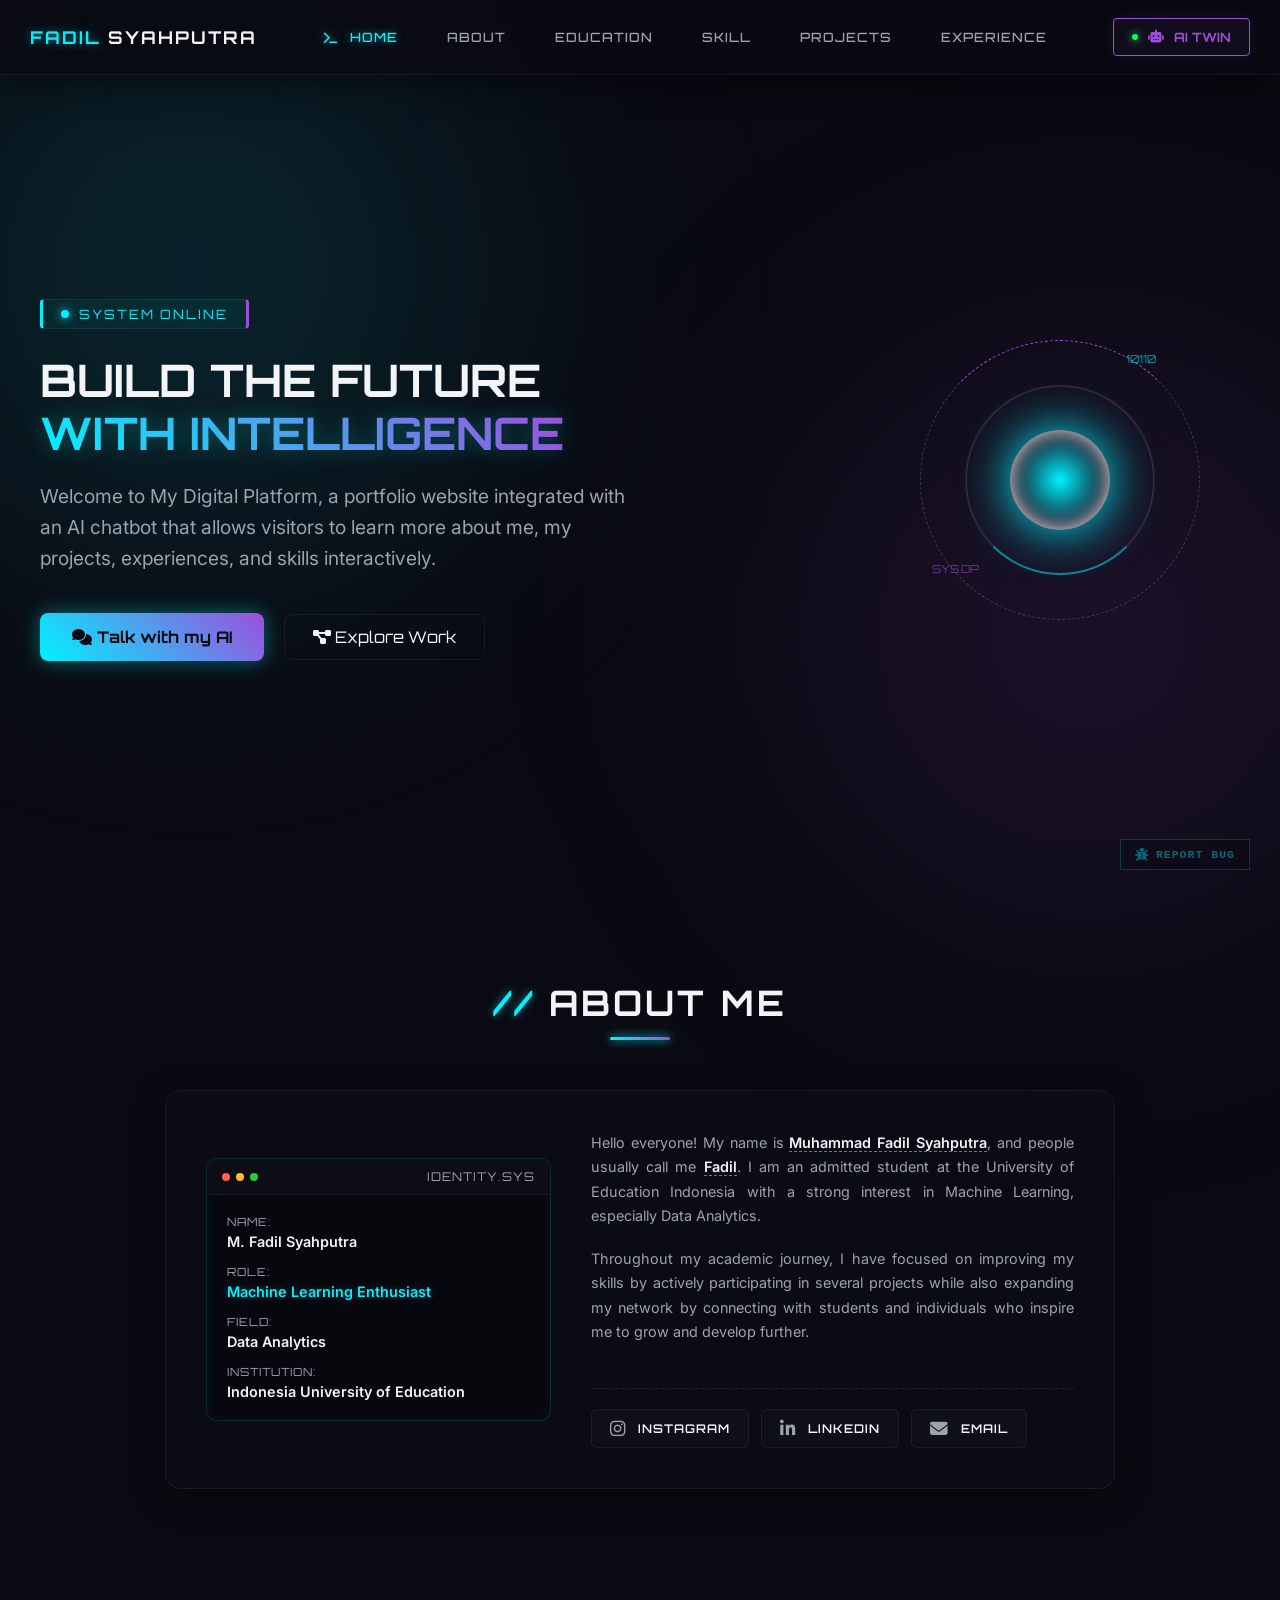
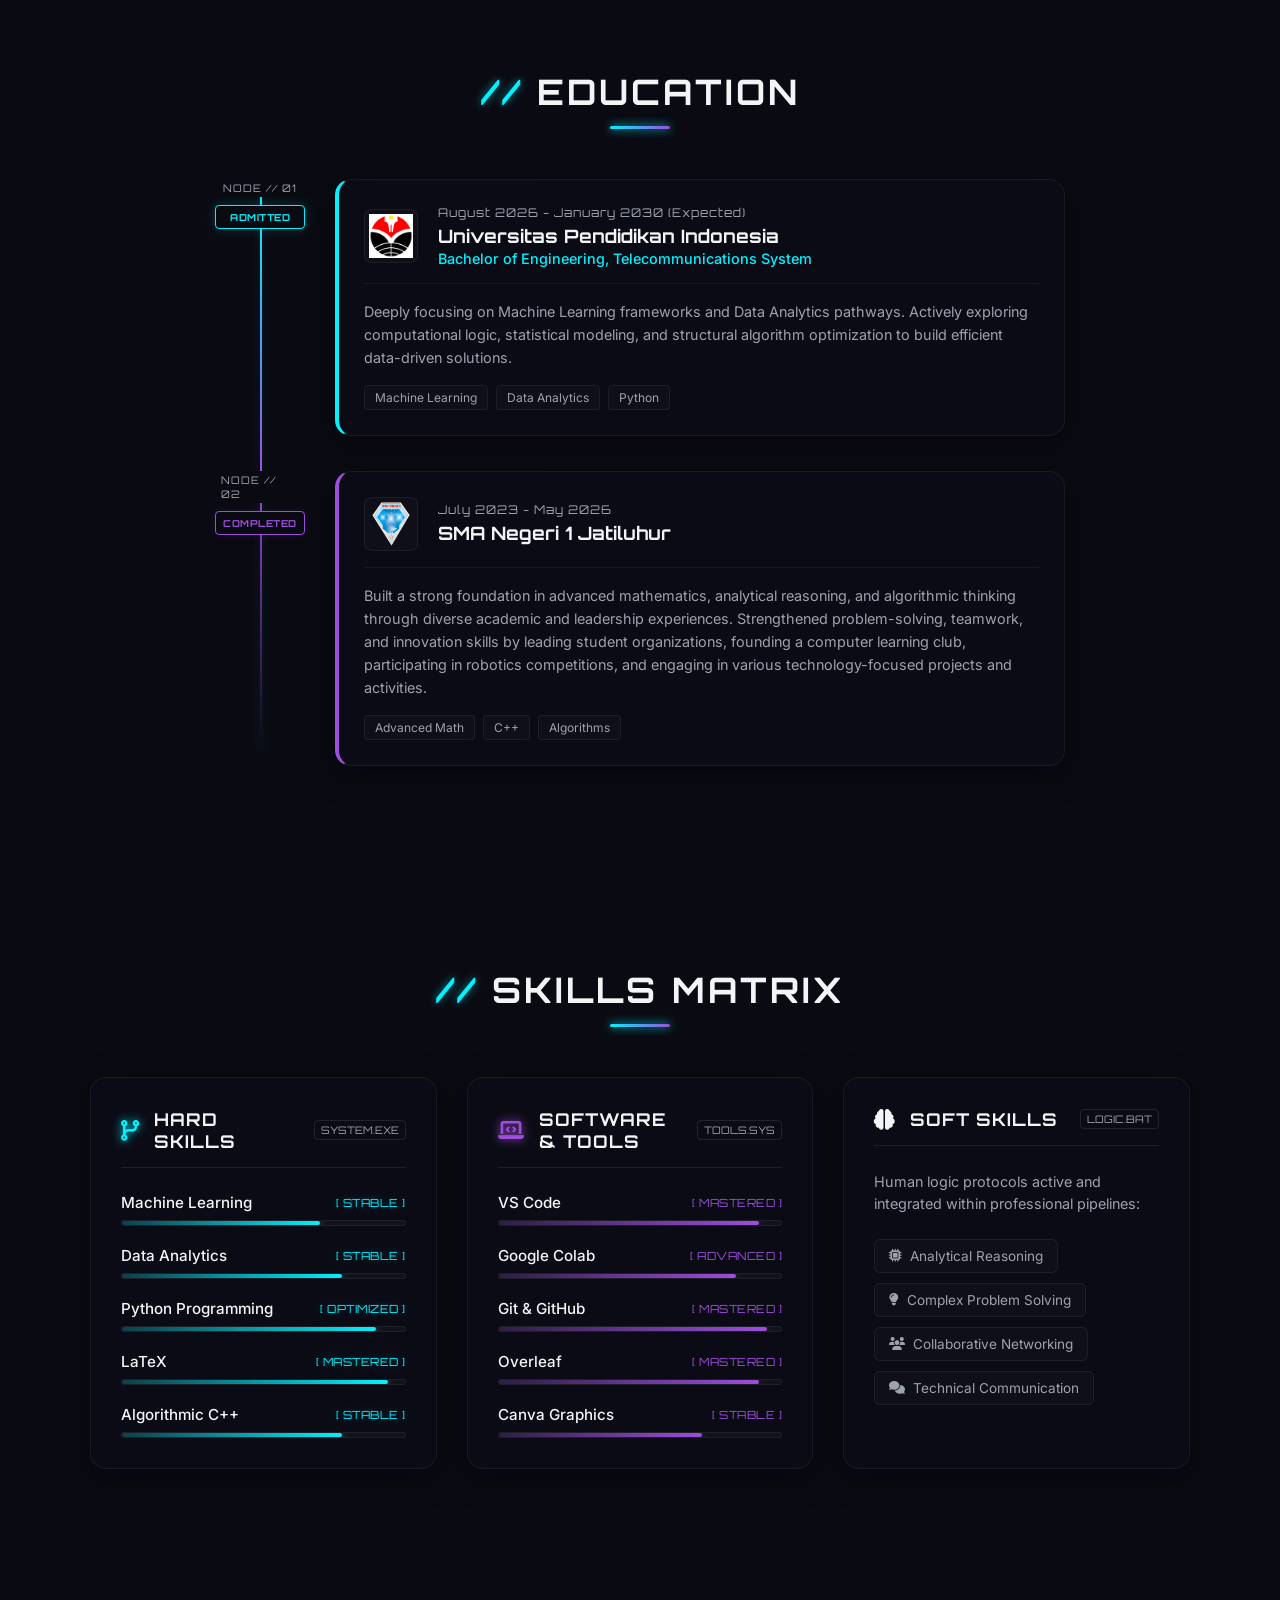
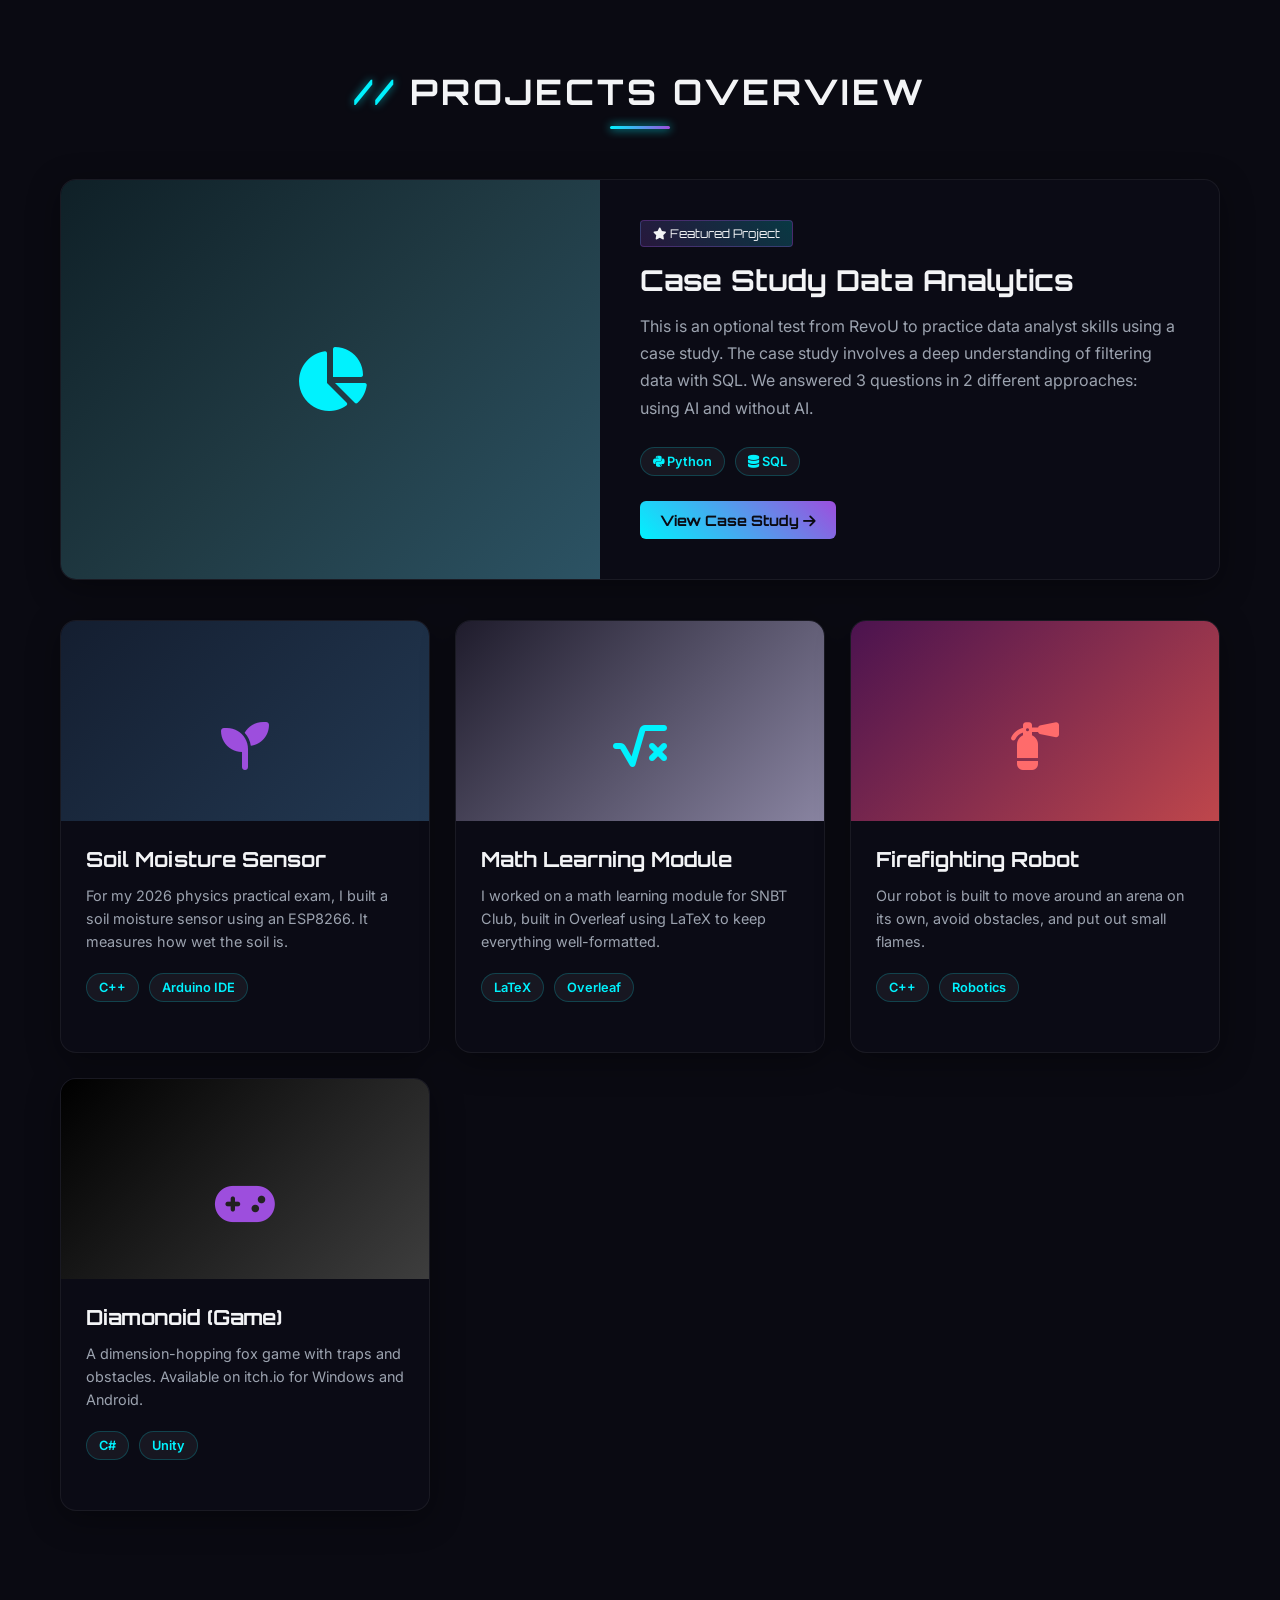
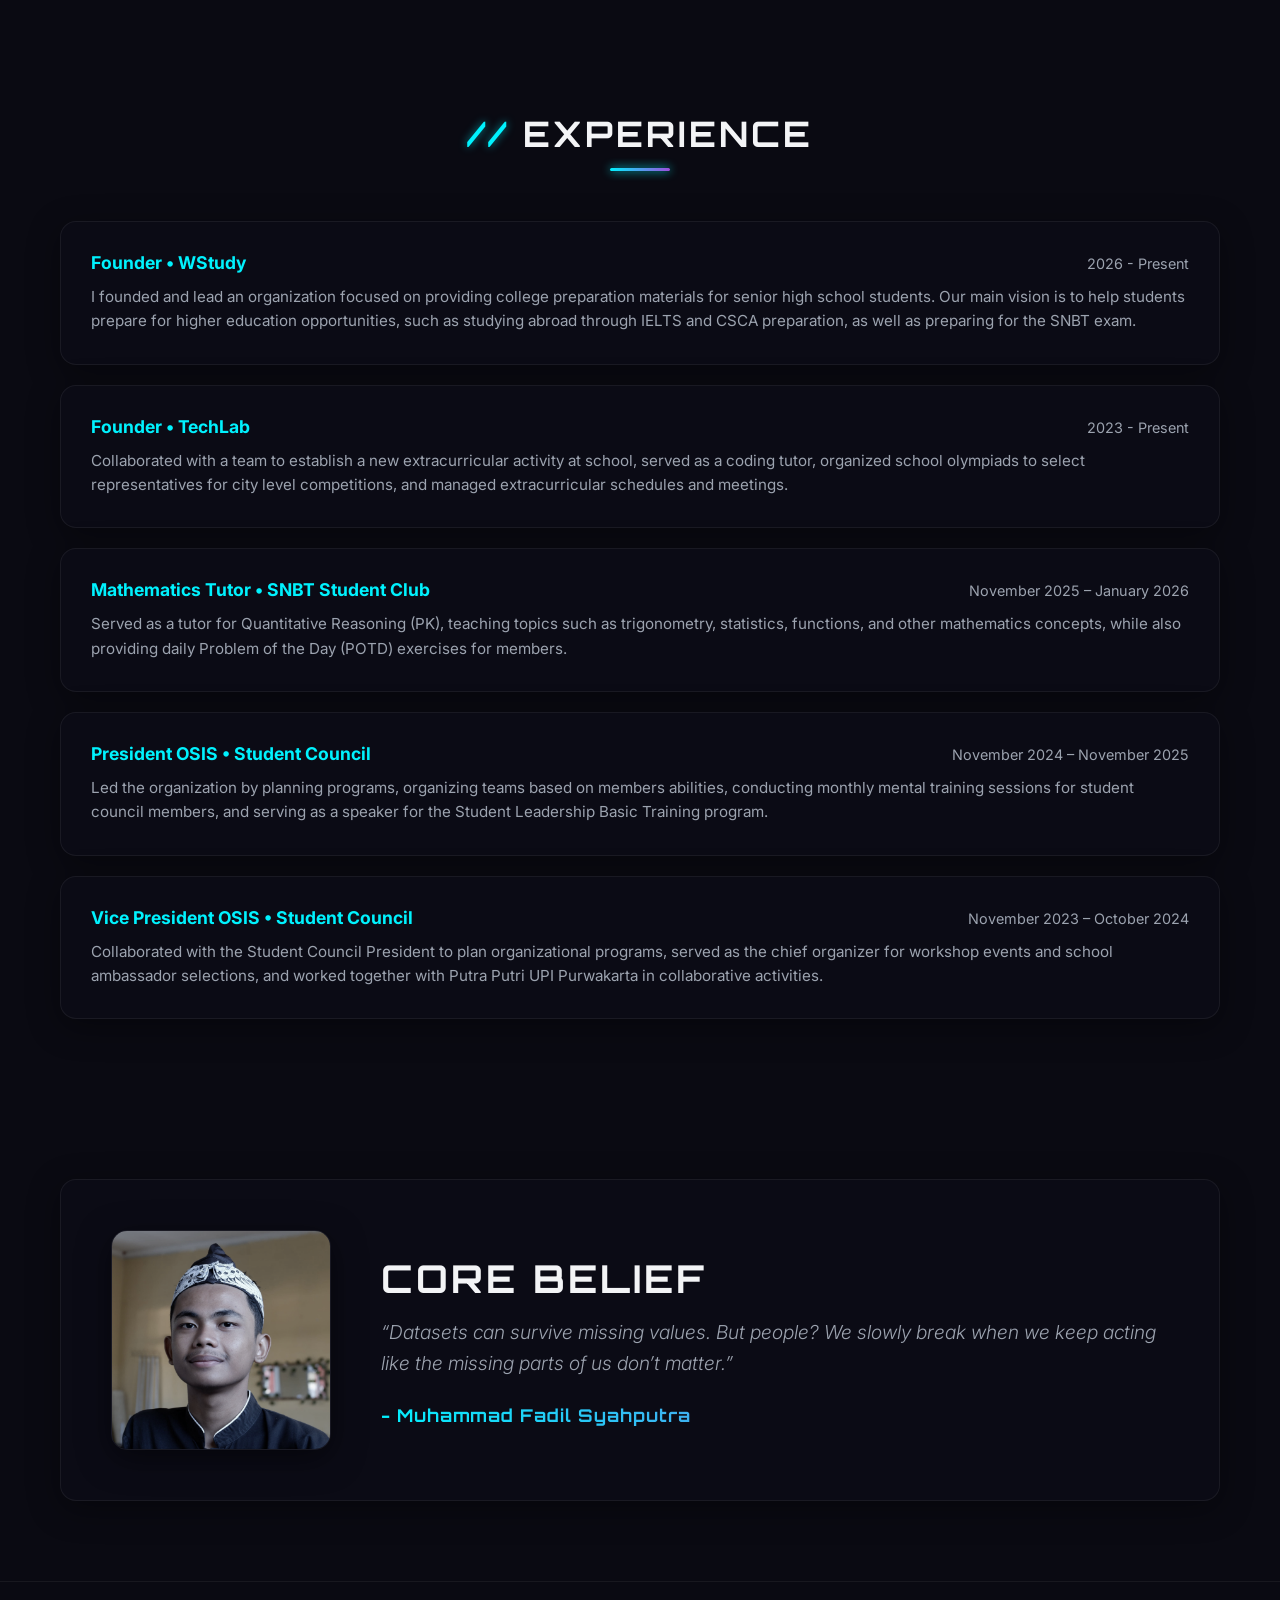
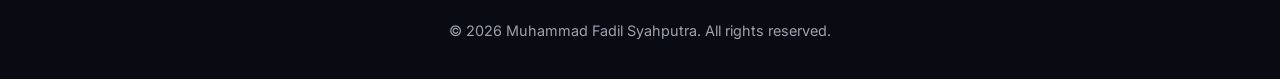
==== index.html @ 61831078 "Add some detail" ====
<!DOCTYPE html>
<html lang="id">
<head>
  <meta charset="UTF-8">
  <meta name="viewport" content="width=device-width, initial-scale=1.0">
  <title>Muhammad Fadil Syahputra | Portfolio</title>
  <link rel="stylesheet" href="assets/css/style.css">
  <link rel="stylesheet" href="https://cdnjs.cloudflare.com/ajax/libs/font-awesome/6.4.0/css/all.min.css">
</head>
<body>

  <div id="loader"><div class="spinner"></div></div>

  <!-- SYSTEM NAV BARU (RESET VERSION) -->
  <header class="tactical-navbar">
    <div class="nav-container">
      
      <!-- Bagian Kiri: Nama Brand (Desktop) & Burger Menu (Mobile) -->
      <div class="nav-left-zone">
        <a href="#" class="nav-brand">
          <span class="brand-accent">FADIL</span> SYAHPUTRA
        </a>
        
        <button class="menu-toggle" aria-label="Toggle Navigation">
          <span class="bar"></span>
          <span class="bar"></span>
          <span class="bar"></span>
        </button>
      </div>

      <!-- Bagian Tengah: Navigasi Utama -->
      <nav class="nav-menu">
        <a href="#hero" class="nav-link active"><i class="fas fa-terminal"></i> HOME</a>
        <a href="#about" class="nav-link">ABOUT</a>
        <a href="#education" class="nav-link">EDUCATION</a>
        <a href="#skills" class="nav-link">SKILL</a>
        <a href="#projects" class="nav-link">PROJECTS</a>
        <a href="#experience" class="nav-link">EXPERIENCE</a>
      </nav>

      <!-- Bagian Kanan: Tombol AI -->
      <div class="nav-actions">
        <a href="chatbot.html" class="ai-core-btn">
          <span class="pulse-dot"></span>
          <i class="fas fa-robot"></i> AI TWIN
        </a>
      </div>

    </div>
  </header>

  <section id="hero" class="hero-modern">
    <div class="hero-content">
      <div class="status-badge">
        <span class="pulse-dot"></span> SYSTEM ONLINE
      </div>
      <h1 class="hero-title">
        <span class="line-1">BUILD THE FUTURE</span>
        <span class="line-2 gradient-text">WITH INTELLIGENCE</span>
      </h1>
      <p class="hero-desc">Welcome to My Digital Platform, a portfolio website integrated with an AI chatbot that allows visitors to learn more about me, my projects, experiences, and skills interactively.</p>
      <div class="hero-cta">
        <a href="chatbot.html" class="btn-cyber"><i class="fas fa-comments"></i> Talk with my AI</a>
        <a href="#projects" class="btn-outline"><i class="fas fa-project-diagram"></i> Explore Work</a>
      </div>
    </div>
    
    <div class="hero-visual">
      <div class="ai-core-container">
        <div class="ai-ring ring-outer"></div>
        <div class="ai-ring ring-inner"></div>
        <div class="ai-core"></div>
        <div class="floating-data data-1">10110</div>
        <div class="floating-data data-2">SYS.OP</div>
      </div>
    </div>
  </section>

  <section id="about" class="reveal-on-scroll">
    <h2 class="section-title">About Me</h2>
    <div class="about-container glass-card">
      
      <div class="about-profile">
        <div class="profile-terminal">
          <div class="terminal-header">
            <span class="dot red"></span>
            <span class="dot yellow"></span>
            <span class="dot green"></span>
            <span class="terminal-title">IDENTITY.SYS</span>
          </div>
          <div class="terminal-body">
            <div class="info-item">
              <span class="info-label">NAME:</span>
              <span class="info-value">M. Fadil Syahputra</span>
            </div>
            <div class="info-item">
              <span class="info-label">ROLE:</span>
              <span class="info-value text-cyan">Machine Learning Enthusiast</span>
            </div>
            <div class="info-item">
              <span class="info-label">FIELD:</span>
              <span class="info-value">Data Analytics</span>
            </div>
            <div class="info-item">
              <span class="info-label">INSTITUTION:</span>
              <span class="info-value">Indonesia University of Education</span>
            </div>
          </div>
        </div>
      </div>

      <div class="about-biography">
        <p>
          Hello everyone! My name is <span class="highlight-text">Muhammad Fadil Syahputra</span>, and people usually call me <span class="highlight-text">Fadil</span>. I am an admitted student at the University of Education Indonesia with a strong interest in Machine Learning, especially Data Analytics.
        </p>
        <p>
          Throughout my academic journey, I have focused on improving my skills by actively participating in several projects while also expanding my network by connecting with students and individuals who inspire me to grow and develop further.
        </p>
        <!-- === UPDATE: SOSIAL MEDIA DENGAN LOGO === -->
        <div class="about-socials">
          <!-- Instagram Link -->
          <a href="https://www.instagram.com/fadilsyhputra_0726/" target="_blank" class="social-link-btn btn-instagram">
            <i class="fab fa-instagram social-icon"></i> INSTAGRAM
          </a>
          
          <!-- LinkedIn Link -->
          <a href="https://www.linkedin.com/in/muhammad-fadil-syahputra-4377b3275/" target="_blank" class="social-link-btn btn-linkedin">
            <i class="fab fa-linkedin-in social-icon"></i> LINKEDIN
          </a>
          
          <!-- Email Link -->
          <a href="mailto:fadilsyh26@gmail.com" class="social-link-btn btn-email">
            <i class="fas fa-envelope social-icon"></i> EMAIL
          </a>
        </div>
      </div>

    </div>
  </section>

  <section id="education" class="reveal-on-scroll">
    <h2 class="section-title">Education</h2>
    <div class="education-box">
      <div class="tech-timeline">
        
        <div class="edu-node">
          <div class="edu-status-panel">
            <span class="edu-system-tag">NODE // 01</span>
            <span class="edu-status-badge active-status">ADMITTED</span>
          </div>
          <div class="edu-card glass-card">
            <div class="edu-header">
              <div class="edu-logo-wrapper">
                <img src="assets/img/Logo_UPI.png" alt="UPI Logo" class="edu-institution-logo" onerror="this.style.display='none'; this.nextElementSibling.style.display='block';">
              </div>
              <div class="edu-title-group">
                <span class="edu-date">August 2026 - January 2030 (Expected)</span>
                <h3>Universitas Pendidikan Indonesia</h3>
                <h4>Bachelor of Engineering, Telecommunications System</h4>
              </div>
            </div>
            <div class="edu-details">
              <p>
                Deeply focusing on Machine Learning frameworks and Data Analytics pathways. Actively exploring computational logic, statistical modeling, and structural algorithm optimization to build efficient data-driven solutions.
              </p>
              <div class="edu-skills-tags">
                <span>Machine Learning</span>
                <span>Data Analytics</span>
                <span>Python</span>
              </div>
            </div>
          </div>
        </div>

        <div class="edu-node">
          <div class="edu-status-panel">
            <span class="edu-system-tag">NODE // 02</span>
            <span class="edu-status-badge completed-status">COMPLETED</span>
          </div>
          <div class="edu-card glass-card">
            <div class="edu-header">
              <div class="edu-logo-wrapper">
                <img src="assets/img/LOGO_SMANJA.png" alt="UPI Logo" class="edu-institution-logo" onerror="this.style.display='none'; this.nextElementSibling.style.display='block';">
              </div>
              <div class="edu-title-group">
                <span class="edu-date">July 2023 - May 2026</span>
                <h3>SMA Negeri 1 Jatiluhur</h3>
                <!-- <h4>Science & Mathematics Stream</h4> -->
              </div>
            </div>
            <div class="edu-details">
              <p>
                Built a strong foundation in advanced mathematics, analytical reasoning, and algorithmic thinking through diverse academic and leadership experiences. Strengthened problem-solving, teamwork, and innovation skills by leading student organizations, founding a computer learning club, participating in robotics competitions, and engaging in various technology-focused projects and activities.
              </p>
              <div class="edu-skills-tags">
                <span>Advanced Math</span>
                <span>C++</span>
                <span>Algorithms</span>
              </div>
            </div>
          </div>
        </div>

      </div>
    </div>
  </section>

  <section id="skills" class="reveal-on-scroll">
    <h2 class="section-title">Skills Matrix</h2>
    <div class="skills-grid-container">

      <!-- MODUL 1: HARD SKILLS (Core Technology) -->
      <div class="skills-module glass-card core-cyan">
        <div class="module-header">
          <i class="fas fa-code-branch module-icon"></i>
          <h3>HARD SKILLS</h3>
          <span class="module-status">SYSTEM.EXE</span>
        </div>
        <div class="module-body">
          
          <div class="skill-bar-item">
            <div class="skill-info">
              <span class="skill-name">Machine Learning</span>
              <span class="skill-level text-cyan">[ STABLE ]</span>
            </div>
            <div class="data-bar-wrapper">
              <div class="data-bar-progress" style="width: 70%;"></div>
            </div>
          </div>

          <div class="skill-bar-item">
            <div class="skill-info">
              <span class="skill-name">Data Analytics</span>
              <span class="skill-level text-cyan">[ STABLE ]</span>
            </div>
            <div class="data-bar-wrapper">
              <div class="data-bar-progress" style="width: 78%;"></div>
            </div>
          </div>

          <div class="skill-bar-item">
            <div class="skill-info">
              <span class="skill-name">Python Programming</span>
              <span class="skill-level text-cyan">[ OPTIMIZED ]</span>
            </div>
            <div class="data-bar-wrapper">
              <div class="data-bar-progress" style="width: 90%;"></div>
            </div>
          </div>

          <div class="skill-bar-item">
            <div class="skill-info">
              <span class="skill-name">LaTeX</span>
              <span class="skill-level text-cyan">[ MASTERED ]</span>
            </div>
            <div class="data-bar-wrapper">
              <div class="data-bar-progress" style="width: 94%;"></div>
            </div>
          </div>

          <div class="skill-bar-item">
            <div class="skill-info">
              <span class="skill-name">Algorithmic C++</span>
              <span class="skill-level text-cyan">[ STABLE ]</span>
            </div>
            <div class="data-bar-wrapper">
              <div class="data-bar-progress" style="width: 78%;"></div>
            </div>
          </div>

        </div>
      </div>

      <!-- MODUL 2: SOFTWARE SKILLS (Development Tools) -->
      <div class="skills-module glass-card core-purple">
        <div class="module-header">
          <i class="fas fa-laptop-code module-icon"></i>
          <h3>SOFTWARE & TOOLS</h3>
          <span class="module-status">TOOLS.SYS</span>
        </div>
        <div class="module-body">

          <div class="skill-bar-item">
            <div class="skill-info">
              <span class="skill-name">VS Code</span>
              <span class="skill-level text-purple">[ MASTERED ]</span>
            </div>
            <div class="data-bar-wrapper">
              <div class="data-bar-progress" style="width: 92%;"></div>
            </div>
          </div>

          <div class="skill-bar-item">
            <div class="skill-info">
              <span class="skill-name">Google Colab</span>
              <span class="skill-level text-purple">[ ADVANCED ]</span>
            </div>
            <div class="data-bar-wrapper">
              <div class="data-bar-progress" style="width: 84%;"></div>
            </div>
          </div>

          <div class="skill-bar-item">
            <div class="skill-info">
              <span class="skill-name">Git & GitHub</span>
              <span class="skill-level text-purple">[ MASTERED ]</span>
            </div>
            <div class="data-bar-wrapper">
              <div class="data-bar-progress" style="width: 95%;"></div>
            </div>
          </div>

          <div class="skill-bar-item">
            <div class="skill-info">
              <span class="skill-name">Overleaf</span>
              <span class="skill-level text-purple">[ MASTERED ]</span>
            </div>
            <div class="data-bar-wrapper">
              <div class="data-bar-progress" style="width: 92%;"></div>
            </div>
          </div>

          <div class="skill-bar-item">
            <div class="skill-info">
              <span class="skill-name">Canva Graphics</span>
              <span class="skill-level text-purple">[ STABLE ]</span>
            </div>
            <div class="data-bar-wrapper">
              <div class="data-bar-progress" style="width: 72%;"></div>
            </div>
          </div>

        </div>
      </div>

      <!-- MODUL 3: SOFT SKILLS (Human Protocols) -->
      <div class="skills-module glass-card core-mix">
        <div class="module-header">
          <i class="fas fa-brain module-icon"></i>
          <h3>SOFT SKILLS</h3>
          <span class="module-status">LOGIC.BAT</span>
        </div>
        <div class="module-body">
          <p class="soft-skills-desc">Human logic protocols active and integrated within professional pipelines:</p>
          <div class="tactical-tags-cluster">
            <span class="tactical-tag"><i class="fas fa-microchip"></i> Analytical Reasoning</span>
            <span class="tactical-tag"><i class="fas fa-lightbulb"></i> Complex Problem Solving</span>
            <span class="tactical-tag"><i class="fas fa-users"></i> Collaborative Networking</span>
            <span class="tactical-tag"><i class="fas fa-comments"></i> Technical Communication</span>
          </div>
        </div>
      </div>

    </div>
  </section>

  <section id="projects" class="reveal-on-scroll">
    <h2 class="section-title">Projects Overview</h2>
    
    <!-- 1. FEATURED PROJECT (Highlight Utama) -->
    <div class="featured-project glass-card">
      <div class="featured-img-wrapper">
        <div class="placeholder-img" style="background: linear-gradient(135deg, #0f2027, #203a43, #2c5364);">
          <i class="fas fa-chart-pie" style="font-size: 4rem; color: var(--neon-cyan);"></i>
        </div>
      </div>
      <div class="featured-content">
        <div class="project-badge"><i class="fas fa-star"></i> Featured Project</div>
        <h3 class="featured-title">Case Study Data Analytics</h3>
        <p class="featured-desc">This is an optional test from RevoU to practice data analyst skills using a case study. The case study involves a deep understanding of filtering data with SQL. We answered 3 questions in 2 different approaches: using AI and without AI.</p>
        <div class="tech-stack-pills">
          <span><i class="fab fa-python"></i> Python</span>
          <span><i class="fas fa-database"></i> SQL</span>
        </div>
        <a href="https://drive.google.com/file/d/1aSmhBnwd2lE-cu2t_JppVePSMXBVCHcw/view" class="btn-cyber-small">View Case Study <i class="fas fa-arrow-right"></i></a>
      </div>
    </div>

    <div class="grid-container projects-grid" style="margin-top: 40px;">
      
      <!-- Project 2 -->
      <div class="project-card glass-card">
        <div class="card-img-wrapper">
          <div class="placeholder-img" style="background: linear-gradient(135deg, #141e30, #243b55);">
            <i class="fas fa-seedling" style="font-size: 3rem; color: var(--neon-purple);"></i>
          </div>
        </div>
        <div class="card-content">
          <h4 class="card-title">Soil Moisture Sensor</h4>
          <p class="card-desc">For my 2026 physics practical exam, I built a soil moisture sensor using an ESP8266. It measures how wet the soil is.</p>
          <div class="tech-stack-pills">
            <span>C++</span><span>Arduino IDE</span>
          </div>
        </div>
      </div>

      <!-- Project 3 -->
      <div class="project-card glass-card">
        <div class="card-img-wrapper">
          <div class="placeholder-img" style="background: linear-gradient(135deg, #1f1c2c, #928dab);">
            <i class="fas fa-square-root-alt" style="font-size: 3rem; color: var(--neon-cyan);"></i>
          </div>
        </div>
        <div class="card-content">
          <h4 class="card-title">Math Learning Module</h4>
          <p class="card-desc">I worked on a math learning module for SNBT Club, built in Overleaf using LaTeX to keep everything well-formatted.</p>
          <div class="tech-stack-pills">
            <span>LaTeX</span><span>Overleaf</span>
          </div>
        </div>
      </div>

      <!-- Project 4 -->
      <div class="project-card glass-card">
        <div class="card-img-wrapper">
          <div class="placeholder-img" style="background: linear-gradient(135deg, #4b134f, #c94b4b);">
            <i class="fas fa-fire-extinguisher" style="font-size: 3rem; color: #ff6b6b;"></i>
          </div>
        </div>
        <div class="card-content">
          <h4 class="card-title">Firefighting Robot</h4>
          <p class="card-desc">Our robot is built to move around an arena on its own, avoid obstacles, and put out small flames.</p>
          <div class="tech-stack-pills">
            <span>C++</span><span>Robotics</span>
          </div>
        </div>
      </div>

      <!-- Project 5 -->
      <div class="project-card glass-card">
        <div class="card-img-wrapper">
          <div class="placeholder-img" style="background: linear-gradient(135deg, #000000, #434343);">
            <i class="fas fa-gamepad" style="font-size: 3rem; color: var(--neon-purple);"></i>
          </div>
        </div>
        <div class="card-content">
          <h4 class="card-title">Diamonoid (Game)</h4>
          <p class="card-desc">A dimension-hopping fox game with traps and obstacles. Available on itch.io for Windows and Android.</p>
          <div class="tech-stack-pills">
            <span>C#</span><span>Unity</span>
          </div>
        </div>
      </div>

    </div>
  </section>

  <section id="experience" class="reveal-on-scroll">
    <h2 class="section-title">Experience</h2>
    
    <div class="glass-card item-padding" style="margin-bottom: 20px;">
      <div class="experience-header">
        <strong class="exp-title">Founder • WStudy</strong>
        <span class="exp-date">2026 - Present</span>
      </div>
      <p style="font-size: 0.95rem; color: var(--text-muted); line-height: 1.6;">I founded and lead an organization focused on providing college preparation materials for senior high school students. Our main vision is to help students prepare for higher education opportunities, such as studying abroad through IELTS and CSCA preparation, as well as preparing for the SNBT exam.</p>
    </div>
    
    <div class="glass-card item-padding" style="margin-bottom: 20px;">
      <div class="experience-header">
        <strong class="exp-title">Founder • TechLab</strong>
        <span class="exp-date">2023 - Present</span>
      </div>
      <p style="font-size: 0.95rem; color: var(--text-muted); line-height: 1.6;">Collaborated with a team to establish a new extracurricular activity at school, served as a coding tutor, organized school olympiads to select representatives for city level competitions, and managed extracurricular schedules and meetings.</p>
    </div>
    
    <div class="glass-card item-padding" style="margin-bottom: 20px;">
      <div class="experience-header">
        <strong class="exp-title">Mathematics Tutor • SNBT Student Club</strong>
        <span class="exp-date">November 2025 – January 2026</span>
      </div>
      <p style="font-size: 0.95rem; color: var(--text-muted); line-height: 1.6;">Served as a tutor for Quantitative Reasoning (PK), teaching topics such as trigonometry, statistics, functions, and other mathematics concepts, while also providing daily Problem of the Day (POTD) exercises for members.</p>
    </div>
    
    <div class="glass-card item-padding" style="margin-bottom: 20px;">
      <div class="experience-header">
        <strong class="exp-title">President OSIS • Student Council</strong>
        <span class="exp-date">November 2024 – November 2025</span>
      </div>
      <p style="font-size: 0.95rem; color: var(--text-muted); line-height: 1.6;">Led the organization by planning programs, organizing teams based on members abilities, conducting monthly mental training sessions for student council members, and serving as a speaker for the Student Leadership Basic Training program.</p>
    </div>
    
    <div class="glass-card item-padding" style="margin-bottom: 20px;">
      <div class="experience-header">
        <strong class="exp-title">Vice President OSIS • Student Council</strong>
        <span class="exp-date">November 2023 – October 2024</span>
      </div>
      <p style="font-size: 0.95rem; color: var(--text-muted); line-height: 1.6;">Collaborated with the Student Council President to plan organizational programs, served as the chief organizer for workshop events and school ambassador selections, and worked together with Putra Putri UPI Purwakarta in collaborative activities.</p>
    </div>
  </section>

  <section class="quote-section reveal-on-scroll">
    <div class="glass-card quote-container">
      
      <div class="quote-avatar-wrapper">
        <img src="assets/img/foto-diri.jpeg" alt="Muhammad Fadil Syahputra" class="quote-avatar">
      </div>
      
      <div class="quote-main-content">
        <div class="quote-vision">CORE BELIEF</div>
        <p class="quote-text">
          “Datasets can survive missing values. But people? We slowly break when we keep acting like the missing parts of us don’t matter.”
        </p>
        <span class="quote-author">- Muhammad Fadil Syahputra</span>
      </div>

    </div>
  </section>

  <footer>
    <p>&copy; 2026 Muhammad Fadil Syahputra. All rights reserved.</p>
  </footer>
  <button id="bug-launcher-btn" class="bug-tactical-btn" aria-label="Report System Anomaly">
    <div class="btn-hud-frame">
      <i class="fas fa-bug"></i>
      <span class="btn-hud-text">REPORT BUG</span>
    </div>
  </button>

  <div id="bug-alert-overlay" class="custom-alert-overlay">
    <div class="custom-alert-box">
      
      <div class="alert-cyber-header">
        <span class="alert-title"><i class="fas fa-exclamation-triangle"></i> SYSTEM_WARNING</span>
        <span class="alert-code">[ERR_LOG_v1.0]</span>
      </div>
      
      <div class="alert-body">
        <p class="terminal-text">> Did you find a bug or something broken?</p>
        <p class="sub-text">You will be redirected to a special encrypted page to submit the report anonymously.</p>
      </div>
      
      <div class="alert-actions">
        <button id="alert-cancel-btn" class="alert-btn btn-abort">ABORT</button>
        <button id="alert-confirm-btn" class="alert-btn btn-proceed">PROCEED_</button>
      </div>

    </div>
  </div>
  <script src="assets/js/main.js"></script>
</body>
</html>
---- assets/css/style.css ----
@import url('https://fonts.googleapis.com/css2?family=Inter:wght@300;400;600;700&family=Orbitron:wght@500;700&display=swap');

html, body {
  overflow-x: hidden;
  max-width: 100vw;
}

:root {
  --bg-dark: #0a0a12;
  --bg-card: rgba(15, 15, 28, 0.45);
  --border-glass: rgba(255, 255, 255, 0.06);
  --neon-cyan: #00f2fe;
  --neon-purple: #9d4edd;
  --text-main: #f3f4f6;
  --text-muted: #9ca3af;
  --font-sans: 'Inter', sans-serif;
  --font-cyber: 'Orbitron', sans-serif;
  --transition-smooth: all 0.4s cubic-bezier(0.25, 1, 0.5, 1);
}

* {
  margin: 0;
  padding: 0;
  box-sizing: border-box;
  scroll-behavior: smooth;
}

body {
  background-color: var(--bg-dark);
  color: var(--text-main);
  font-family: var(--font-sans);
  overflow-x: hidden;
}

body::before {
  content: '';
  position: fixed;
  top: -20%;
  left: -20%;
  width: 70vw; 
  height: 70vw;
  background: radial-gradient(circle, rgba(0, 242, 254, 0.15) 0%, rgba(0, 242, 254, 0) 70%);
  filter: blur(120px); 
  z-index: -1;
  pointer-events: none; 
}

body::after {
  content: '';
  position: fixed;
  bottom: -20%;
  right: -20%;
  width: 70vw;
  height: 70vw;
  background: radial-gradient(circle, rgba(157, 78, 221, 0.15) 0%, rgba(157, 78, 221, 0) 70%);
  filter: blur(120px);
  z-index: -1;
  pointer-events: none;
}

#loader {
  position: fixed;
  top: 0; left: 0; width: 100%; height: 100%;
  background: var(--bg-dark);
  z-index: 9999;
  display: flex;
  justify-content: center;
  align-items: center;
  transition: opacity 0.5s ease;
}
.spinner {
  width: 50px;
  height: 50px;
  border: 3px solid transparent;
  border-top-color: var(--neon-cyan);
  border-bottom-color: var(--neon-purple);
  border-radius: 50%;
  animation: spin 1.2s cubic-bezier(0.5, 0, 0.5, 1) infinite;
}
@keyframes spin { 0% { transform: rotate(0deg); } 100% { transform: rotate(360deg); } }

.glass-card {
  background: var(--bg-card);
  backdrop-filter: blur(12px);
  -webkit-backdrop-filter: blur(12px);
  border: 1px solid var(--border-glass);
  border-radius: 16px;
  box-shadow: 0 8px 32px 0 rgba(0, 0, 0, 0.37);
  transition: var(--transition-smooth);
}
.glass-card:hover {
  border-color: rgba(0, 242, 254, 0.3);
  box-shadow: 0 12px 40px 0 rgba(0, 242, 254, 0.1);
  transform: translateY(-5px);
}

/* ==========================================================================
   HUD TACTICAL NAVBAR - COMPLETE RESET
   ========================================================================== */
.tactical-navbar {
  position: fixed;
  top: 0; left: 0; width: 100%; height: 75px;
  background: rgba(10, 10, 18, 0.85);
  backdrop-filter: blur(20px);
  -webkit-backdrop-filter: blur(20px);
  border-bottom: 1px solid var(--border-glass);
  box-shadow: 0 8px 32px rgba(0, 0, 0, 0.5);
  z-index: 999;
}

.nav-container {
  max-width: 1300px; height: 100%; margin: 0 auto; padding: 0 30px;
  display: flex; justify-content: space-between; align-items: center;
}

/* Kiri: Zone Brand & Burger */
.nav-left-zone {
  display: flex; align-items: center; min-width: 200px;
}

.nav-brand {
  font-family: var(--font-cyber); font-size: 1.1rem; font-weight: 700;
  color: var(--text-main); text-decoration: none; letter-spacing: 2px;
  display: block;
}
.brand-accent { color: #00f2fe; text-shadow: 0 0 10px rgba(0, 242, 254, 0.5); }

/* Tombol Burger (Mati secara default di Desktop) */
.menu-toggle {
  display: none; flex-direction: column; justify-content: space-between;
  width: 25px; height: 18px; background: transparent; border: none; cursor: pointer; padding: 0;
}
.menu-toggle .bar {
  width: 100%; height: 2px; background-color: #00f2fe; /* Warna Solid Cyan */
  box-shadow: 0 0 8px rgba(0, 242, 254, 0.8); transition: 0.3s ease-in-out;
}

/* Tengah: Menu Link */
.nav-menu { display: flex; align-items: center; gap: 25px; }
.nav-link {
  font-family: var(--font-cyber); font-size: 0.8rem; font-weight: 500;
  color: var(--text-muted); text-decoration: none; letter-spacing: 1px;
  padding: 8px 12px; position: relative; transition: var(--transition-smooth);
}
.nav-link i { font-size: 0.75rem; margin-right: 6px; opacity: 0; transition: 0.3s; }
.nav-link:hover, .nav-link.active { color: #00f2fe; text-shadow: 0 0 8px rgba(0, 242, 254, 0.6); }
.nav-link.active i { opacity: 1; color: #00f2fe; }

/* Kanan: AI Button */
.ai-core-btn {
  font-family: var(--font-cyber); font-size: 0.8rem; font-weight: 700; color: var(--neon-purple);
  text-decoration: none; padding: 10px 18px; border: 1px solid var(--neon-purple);
  background: rgba(157, 78, 221, 0.05); border-radius: 4px; display: flex; align-items: center; gap: 10px;
  transition: var(--transition-smooth); box-shadow: 0 0 15px rgba(157, 78, 221, 0.1);
}
.ai-core-btn:hover { background: var(--neon-purple); color: var(--bg-dark); box-shadow: 0 0 25px rgba(157, 78, 221, 0.45); }
.nav-actions .pulse-dot { width: 6px; height: 6px; background-color: #00ff66; border-radius: 50%; box-shadow: 0 0 8px #00ff66; animation: pulseRegistry 1.5s infinite; }
@keyframes pulseRegistry { 0%, 100% { transform: scale(0.9); opacity: 1; } 50% { transform: scale(1.2); opacity: 0.5; } }

/* ==========================================================================
   BREAKPOINT RESPONSIF (MOBILE MODE)
   ========================================================================== */
@media (max-width: 992px) {
  .nav-left-zone {
    min-width: auto !important; 
    width: auto;
  }

  /* Hilangkan brand teks nama Fadil Syahputra */
  .nav-brand { 
    display: none !important; 
  }

  /* Paksa tombol burger mentok ke ujung paling kiri container */
  .menu-toggle { 
    display: flex !important;
    margin-right: auto;
  }
  
  /* Memastikan container navbar membagi ruang secara merata antara burger (kiri) dan AI Twin (kanan) */
  .nav-container { 
    padding: 0 20px;
    display: flex;
    justify-content: space-between;
    align-items: center;
  }

  /* Sistem Dropdown Menu Mobile */
  .nav-menu {
    position: fixed; top: 75px; left: 0; width: 100%; background: rgba(10, 10, 18, 0.98);
    backdrop-filter: blur(20px); -webkit-backdrop-filter: blur(20px);
    border-bottom: 1px solid rgba(0, 242, 254, 0.2); flex-direction: column;
    align-items: flex-start; gap: 0; padding: 10px 0;
    /* Efek Animasi Slide */
    opacity: 0; transform: translateY(-15px); pointer-events: none; transition: all 0.3s ease-in-out;
  }
  
  /* Saat Aktif */
  .nav-menu.active { opacity: 1; transform: translateY(0); pointer-events: auto; }

  .nav-link { 
    width: 100%; 
    /* Berikan padding kiri yang konsisten untuk semua menu */
    padding: 15px 25px 15px 45px; 
    font-size: 0.85rem; 
    text-align: left; 
    border-left: 3px solid transparent;
    position: relative; /* Menjadi acuan posisi ikon */
    display: flex;
    align-items: center;
  }

  /* Atur posisi ikon terminal agar melayang (absolute) di ruang padding kiri */
  .nav-link i {
    position: absolute;
    left: 20px; /* Jarak konstan dari tepi kiri menu */
    font-size: 0.75rem;
    color: #00f2fe;
    opacity: 0; /* Sembunyikan jika tidak aktif */
    transition: opacity 0.2s ease-in-out;
  }

  /* Ketika link aktif atau di-hover, cukup munculkan ikon tanpa menggeser teks */
  .nav-link:hover, .nav-link.active { 
    background: rgba(0, 242, 254, 0.05); 
    border-left-color: #00f2fe; 
  }

  .nav-link.active i, .nav-link:hover i {
    opacity: 1; /* Ikon terminal menyala dengan mulus */
  }

  /* Animasi Transformasi Burger -> (X) */
  .menu-toggle.active .bar:nth-child(1) { transform: translateY(8px) rotate(45deg); }
  .menu-toggle.active .bar:nth-child(2) { opacity: 0; }
  .menu-toggle.active .bar:nth-child(3) { transform: translateY(-8px) rotate(-45deg); background-color: var(--neon-purple); box-shadow: 0 0 8px var(--neon-purple); }
}

section {
  padding: 100px 20px;
  max-width: 1200px; margin: 0 auto;
  scroll-margin-top: 85px;
}

.section-title {
  font-family: var(--font-cyber);
  font-size: clamp(1.5rem, 4.5vw, 2.2rem); 
  margin-bottom: 50px; 
  text-align: center;
  letter-spacing: 3px;
  text-transform: uppercase;
  position: relative;
  color: var(--text-main);
}

.section-title::before {
  content: '// ';
  color: var(--neon-cyan);
  text-shadow: 0 0 8px rgba(0, 242, 254, 0.6);
}

.section-title::after {
  content: '';
  display: block;
  width: 60px;
  height: 3px;
  background: linear-gradient(90deg, var(--neon-cyan), var(--neon-purple));
  margin: 12px auto 0 auto;
  border-radius: 2px;
  box-shadow: 0 0 10px var(--neon-cyan);
}

#hero {
  height: 100vh; display: flex; flex-direction: column;
  justify-content: center; align-items: center; text-align: center;
}
#hero h1 {
  font-family: var(--font-cyber); font-size: 4rem; line-height: 1.1;
  margin-bottom: 20px;
}
#hero p { font-size: 1.2rem; color: var(--text-muted); max-width: 600px; margin-bottom: 40px; }
.btn-cyber {
  padding: 14px 32px; font-family: var(--font-cyber);
  text-decoration: none; color: var(--bg-dark); font-weight: bold;
  background: linear-gradient(45deg, var(--neon-cyan), var(--neon-purple));
  border-radius: 8px; box-shadow: 0 0 20px rgba(0, 242, 254, 0.4);
  transition: var(--transition-smooth); display: inline-block;
}

.btn-cyber:hover {
  box-shadow: 0 0 35px rgba(157, 78, 221, 0.7);
  transform: scale(1.03);
}

.grid-container {
  display: grid; grid-template-columns: repeat(auto-fit, minmax(280px, 1fr)); gap: 25px;
}
.item-padding { padding: 30px; }

.input-field {
  width: 100%; padding: 15px; margin-bottom: 20px;
  background: rgba(255,255,255,0.03); border: 1px solid var(--border-glass);
  border-radius: 8px; color: var(--text-main); font-family: inherit;
  transition: var(--transition-smooth);
}
.input-field:focus { outline: none; border-color: var(--neon-cyan); box-shadow: 0 0 10px rgba(0,242,254,0.2); }

footer {
  text-align: center; padding: 40px; color: var(--text-muted);
  border-top: 1px solid var(--border-glass); font-size: 0.9rem;
}

.menu-toggle { display: none; background: none; border: none; color: white; font-size: 1.5rem; cursor: pointer; }

@media (max-width: 768px) {
  #hero h1 { font-size: 2.5rem; }
  
  .menu-toggle { 
    display: block; 
    background: none;
    border: none;
    color: white;
    font-size: 1.5rem;
    cursor: pointer;
    margin-left: auto; 
  }

}

/* ==========================================================================
   CYBERPUNK EDUCATION SECTION (Tech Dossier Layout - FIXED)
   ========================================================================== */
.education-box {
  max-width: 850px;
  margin: 0 auto;
  position: relative;
}

.tech-timeline {
  display: flex;
  flex-direction: column;
  gap: 35px;
  position: relative;
}

/* Garis konektor vertikal tipis ala sirkuit komputer (Hanya tampil di Desktop) */
.tech-timeline::before {
  content: '';
  position: absolute;
  top: 15px;
  bottom: 15px;
  left: 45px; /* DIUBAH dari 35px ke 45px */
  width: 2px;
  background: linear-gradient(to bottom, var(--neon-cyan), var(--neon-purple), transparent);
  box-shadow: 0 0 10px rgba(0, 242, 254, 0.2);
  z-index: 1;
}

.edu-node {
  display: flex;
  gap: 30px;
  position: relative;
  z-index: 2;
}

.edu-status-panel {
  display: flex;
  flex-direction: column;
  align-items: center;
  width: 90px;
  flex-shrink: 0;
}

.edu-system-tag {
  font-family: var(--font-cyber);
  font-size: 0.65rem;
  color: var(--text-muted);
  letter-spacing: 1px;
  margin-bottom: 8px;
  background: var(--bg-dark); /* FIX: Memberikan tameng agar garis sirkuit terputus */
  padding: 2px 6px;
  border-radius: 4px;
  position: relative;
  z-index: 5;
}

.edu-status-badge {
  font-family: var(--font-cyber);
  font-size: 0.6rem;
  padding: 5px 2px; /* Menyesuaikan padding atas-bawah dan kanan-kiri */
  border-radius: 4px;
  font-weight: bold;
  letter-spacing: 0.5px; /* Sedikit dirapatkan agar pas di dalam box */
  text-align: center;
  width: 100%;
  border: 1px solid transparent;
  white-space: nowrap; /* Memastikan teks tidak turun ke bawah/patah kata */
  box-sizing: border-box;
}

.edu-status-badge.active-status {
  background: var(--bg-dark); /* FIX: Latar belakang solid pekat agar garis tidak tembus */
  color: var(--neon-cyan);
  border: 1px solid var(--neon-cyan) !important;
  box-shadow: 0 0 12px rgba(0, 242, 254, 0.2);
  position: relative;
  z-index: 5;
}

.edu-status-badge.completed-status {
  background: var(--bg-dark); /* FIX: Latar belakang solid pekat agar garis tidak tembus */
  color: var(--neon-purple);
  border: 1px solid var(--neon-purple) !important;
  box-shadow: 0 0 12px rgba(157, 78, 221, 0.1);
  position: relative;
  z-index: 5;
}

/* Kartu Data Informasi */
.edu-card {
  flex-grow: 1;
  padding: 25px;
  border-left: 4px solid var(--neon-cyan) !important; /* Aksen neon vertikal kiri */
  position: relative;
}

.edu-node:nth-child(even) .edu-card {
  border-left-color: var(--neon-purple) !important; /* Selang-seling warna */
}

.edu-header {
  display: flex;
  align-items: center;
  gap: 20px;
  margin-bottom: 16px;
  border-bottom: 1px solid rgba(255, 255, 255, 0.05);
  padding-bottom: 16px;
}

.edu-logo-wrapper {
  width: 54px; /* FIX: Dimensi disesuaikan agar proporsi gambar pas */
  height: 54px;
  flex-shrink: 0;
  border-radius: 8px;
  background: rgba(255, 255, 255, 0.02);
  border: 1px solid var(--border-glass);
  display: flex;
  justify-content: center;
  align-items: center;
  overflow: hidden;
  padding: 4px; /* Jarak aman gambar dari border bingkai */
}

/* FIX: Pengaturan baru untuk mengontrol tag <img> gambar institusi */
.edu-institution-logo {
  width: 100%;
  height: 100%;
  object-fit: contain; /* Mengunci rasio logo agar tidak penyok/distorsi */
  display: block;
}

.edu-placeholder-logo {
  font-family: var(--font-cyber);
  font-size: 0.8rem;
  font-weight: 700;
  color: var(--text-muted);
  letter-spacing: 1px;
}

.edu-title-group {
  display: flex;
  flex-direction: column;
}

.edu-date {
  font-family: var(--font-cyber);
  font-size: 0.75rem;
  color: var(--text-muted);
  letter-spacing: 1px;
  margin-bottom: 4px;
}

.edu-title-group h3 {
  font-family: var(--font-cyber);
  font-size: 1.15rem;
  color: var(--text-main);
  line-height: 1.3;
  margin-bottom: 2px;
}

.edu-title-group h4 {
  font-size: 0.9rem;
  color: var(--neon-cyan);
  font-weight: 500;
}

.edu-node:nth-child(even) .edu-title-group h4 {
  color: var(--neon-purple);
}

.edu-details p {
  color: var(--text-muted);
  font-size: 0.9rem;
  line-height: 1.6;
  margin-bottom: 16px;
}

/* Kotak Tag Kompetensi Akademik */
.edu-skills-tags {
  display: flex;
  flex-wrap: wrap;
  gap: 8px;
}

.edu-skills-tags span {
  font-size: 0.75rem;
  padding: 4px 10px;
  background: rgba(255, 255, 255, 0.02);
  border: 1px solid var(--border-glass);
  border-radius: 4px;
  color: var(--text-muted);
  transition: var(--transition-smooth);
}

.edu-card:hover .edu-skills-tags span {
  border-color: rgba(0, 242, 254, 0.3);
  color: var(--neon-cyan);
}

.edu-node:nth-child(even) .edu-card:hover .edu-skills-tags span {
  border-color: rgba(157, 78, 221, 0.3);
  color: var(--neon-purple);
}

/* ==========================================================================
   RESPONSIVE EDUCATION BREAKPOINTS (Anti-Sempit / Mobile-First Fluid)
   ========================================================================== */
@media (max-width: 768px) {
  .tech-timeline::before {
    display: none; /* Matikan garis vertikal panjang agar space HP lebih lega */
  }

  .edu-node {
    flex-direction: column; /* Panel status naik ke atas kartu saat di HP */
    gap: 10px;
  }

  .edu-status-panel {
    flex-direction: row;
    justify-content: space-between;
    align-items: center;
    width: 100%;
    padding: 0 2px;
  }

  .edu-system-tag {
    margin-bottom: 0;
  }

  .edu-status-badge {
    width: auto;
    padding: 3px 12px;
  }

  .edu-header {
    gap: 15px;
  }

  .edu-title-group h3 {
    font-size: 1.05rem; /* Font otomatis mengecil pas di layar handphone */
  }
}

@media (max-width: 480px) {
  .edu-header {
    flex-direction: column;
    align-items: flex-start;
    gap: 12px;
  }

  .edu-logo-wrapper {
    display: none; /* Sembunyikan kotak logo di HP super kecil demi ruang teks */
  }
}

.experience-header {
  display: flex;
  justify-content: space-between;
  align-items: baseline;
  margin-bottom: 12px;
  gap: 15px;
}

.exp-title {
  color: var(--neon-cyan);
  font-size: 1.1rem;
}

.exp-date {
  color: var(--text-muted);
  font-size: 0.9rem;
  white-space: nowrap;
}

@media (max-width: 768px) {
  .experience-header {
    flex-direction: column;
    align-items: flex-start;
    gap: 6px;
  }
  
  .exp-date {
    white-space: normal;
  }
}

.quote-section {
  padding: 40px 20px 80px 20px;
  max-width: 1200px;
  margin: 0 auto;
}

.quote-container {
  display: flex;
  align-items: center;
  gap: 50px;
  padding: 50px;
}

.quote-avatar-wrapper {
  flex-shrink: 0;
  width: 220px;
  height: 220px;
  border-radius: 16px;
  overflow: hidden;
  border: 1px solid var(--border-glass);
  box-shadow: 0 8px 32px 0 rgba(0, 0, 0, 0.5);
}

.quote-avatar {
  width: 100%;
  height: 100%;
  object-fit: cover;
  filter: grayscale(50%); 
  transition: var(--transition-smooth);
}

.quote-container:hover .quote-avatar {
  filter: grayscale(0%); 
  transform: scale(1.03);
}

.quote-main-content {
  flex-grow: 1;
}

.quote-vision {
  font-family: var(--font-cyber);
  font-size: 2.4rem;
  font-weight: 700;
  letter-spacing: 3px;
  color: var(--text-main);
  margin-bottom: 15px;
}

.quote-text {
  font-size: 1.2rem;
  color: var(--text-muted);
  line-height: 1.6;
  font-style: italic;
  margin-bottom: 25px;
  font-weight: 300;
}

.quote-author {
  display: block;
  font-family: var(--font-cyber);
  font-size: 1.1rem;
  font-weight: 700;
  background: linear-gradient(45deg, var(--neon-cyan), var(--neon-purple));
  -webkit-background-clip: text;
  -webkit-text-fill-color: transparent;
  letter-spacing: 1px;
}

@media (max-width: 768px) {
  .quote-container {
    flex-direction: column;
    text-align: center;
    gap: 30px;
    padding: 35px 20px;
  }

  .quote-avatar-wrapper {
    width: 180px;
    height: 180px;
  }

  .quote-vision {
    font-size: 1.8rem;
    margin-bottom: 10px;
  }

  .quote-text {
    font-size: 1.05rem;
    margin-bottom: 20px;
  }
  
  .quote-author {
    font-size: 1rem;
  }
}

/* ==========================================================================
   CYBERPUNK SKILLS MATRIX SECTION (Tactical HUD Design)
   ========================================================================== */
.skills-grid-container {
  display: grid;
  grid-template-columns: repeat(auto-fit, minmax(300px, 1fr));
  gap: 30px;
  max-width: 1100px;
  margin: 0 auto;
}

.skills-module {
  padding: 30px;
  display: flex;
  flex-direction: column;
  gap: 25px;
  position: relative;
  overflow: hidden;
}

/* Header Modul / Subsystem */
.module-header {
  display: flex;
  align-items: center;
  gap: 15px;
  border-bottom: 1px solid rgba(255, 255, 255, 0.08);
  padding-bottom: 15px;
}

.module-icon {
  font-size: 1.3rem;
}
.core-cyan .module-icon { color: var(--neon-cyan); filter: drop-shadow(0 0 5px var(--neon-cyan)); }
.core-purple .module-icon { color: var(--neon-purple); filter: drop-shadow(0 0 5px var(--neon-purple)); }
.core-mix .module-icon { color: var(--text-main); }

.module-header h3 {
  font-family: var(--font-cyber);
  font-size: 1.1rem;
  letter-spacing: 1px;
  color: var(--text-main);
}

.module-status {
  font-family: var(--font-cyber);
  font-size: 0.65rem;
  color: var(--text-muted);
  margin-left: auto;
  border: 1px solid rgba(255, 255, 255, 0.1);
  padding: 2px 6px;
  border-radius: 4px;
}

/* Mekanisme Cyber Data Bars (Hard & Software Skills) */
.module-body {
  display: flex;
  flex-direction: column;
  gap: 20px;
}

.skill-bar-item {
  display: flex;
  flex-direction: column;
  gap: 8px;
}

.skill-info {
  display: flex;
  justify-content: space-between;
  align-items: center;
}

.skill-name {
  font-size: 0.95rem;
  font-weight: 500;
  color: var(--text-main);
}

.skill-level {
  font-family: var(--font-cyber);
  font-size: 0.7rem;
  letter-spacing: 0.5px;
}

.text-cyan { color: var(--neon-cyan); }
.text-purple { color: var(--neon-purple); }

/* Struktur Custom Progress Bar */
.data-bar-wrapper {
  width: 100%;
  height: 6px;
  background: rgba(255, 255, 255, 0.03);
  border-radius: 3px;
  border: 1px solid rgba(255, 255, 255, 0.05);
  overflow: hidden;
  position: relative;
}

.data-bar-progress {
  height: 100%;
  border-radius: 3px;
  transition: width 1.5s cubic-bezier(0.25, 1, 0.5, 1);
}

/* Perbedaan Gradasi Warna Tiap Faksi */
.core-cyan .data-bar-progress {
  background: linear-gradient(90deg, rgba(0, 242, 254, 0.2), var(--neon-cyan));
  box-shadow: 0 0 10px rgba(0, 242, 254, 0.5);
}

.core-purple .data-bar-progress {
  background: linear-gradient(90deg, rgba(157, 78, 221, 0.2), var(--neon-purple));
  box-shadow: 0 0 10px rgba(157, 78, 221, 0.5);
}

/* Mekanisme Kluster Klip Taktis (Soft Skills) */
.soft-skills-desc {
  font-size: 0.9rem;
  color: var(--text-muted);
  line-height: 1.5;
  margin-bottom: 5px;
}

.tactical-tags-cluster {
  display: flex;
  flex-wrap: wrap;
  gap: 10px;
}

.tactical-tag {
  display: inline-flex;
  align-items: center;
  gap: 8px;
  font-size: 0.85rem;
  color: var(--text-muted);
  background: rgba(255, 255, 255, 0.02);
  border: 1px solid var(--border-glass);
  padding: 8px 14px;
  border-radius: 6px;
  transition: var(--transition-smooth);
}

.tactical-tag i {
  font-size: 0.8rem;
  color: var(--text-muted);
  transition: var(--transition-smooth);
}

/* Efek Hover Interaktif Pada Seluruh Komponen */
.skills-module:hover {
  transform: translateY(-4px);
}
.skills-module.core-cyan:hover { border-color: rgba(0, 242, 254, 0.3); box-shadow: 0 12px 40px rgba(0, 242, 254, 0.08); }
.skills-module.core-purple:hover { border-color: rgba(157, 78, 221, 0.3); box-shadow: 0 12px 40px rgba(157, 78, 221, 0.08); }
.skills-module.core-mix:hover { border-color: rgba(255, 255, 255, 0.15); }

.core-mix .tactical-tag:hover {
  color: var(--text-main);
  background: rgba(255, 255, 255, 0.04);
  border-color: rgba(0, 242, 254, 0.4);
  box-shadow: 0 0 12px rgba(0, 242, 254, 0.15);
  transform: scale(1.02);
}

.core-mix .tactical-tag:hover i {
  color: var(--neon-cyan);
  text-shadow: 0 0 5px var(--neon-cyan);
}

/* ==========================================================================
   RESPONSIVE SKILLS BREAKPOINTS
   ========================================================================== */
@media (max-width: 768px) {
  .skills-grid-container {
    grid-template-columns: 1fr; /* Menjadi tumpukan 1 kolom rapi di HP */
    gap: 20px;
  }
  
  .skills-module {
    padding: 22px;
  }
}

/* ==========================================================================
   HERO SECTION (Formasi Terkunci & Tanpa Duplikasi)
   ========================================================================== */

/* 1. Base Desktop Layout */
#hero {
  height: 100vh;
  display: flex;
  flex-direction: row; 
  align-items: center;
  justify-content: space-between;
  gap: 20px; 
  padding: 120px 40px 60px 40px; 
  max-width: 1300px; 
  margin: 0 auto;
  text-align: left;
  overflow: visible;
}

.hero-content {
  flex: 1.6; 
  max-width: 850px; 
  display: flex;
  flex-direction: column;
  align-items: flex-start;
  z-index: 5;
}

.hero-title {
  font-family: var(--font-cyber);
  font-size: clamp(2rem, 3.5vw, 3.2rem) !important; 
  line-height: 1.2 !important;
  margin-bottom: 20px;
  text-align: left;
  white-space: nowrap !important; 
}

/* Aturan Global Span Judul (Desktop & Mobile) */
.hero-title span {
  display: block !important; 
  width: 100%;
}

.hero-title .text-gradient, 
.gradient-text {
  background: linear-gradient(45deg, var(--neon-cyan), var(--neon-purple));
  -webkit-background-clip: text !important;
  background-clip: text !important;
  -webkit-text-fill-color: transparent !important;
  color: transparent !important;
  display: inline-block; 
}

/* Glow Effect Line 2 */
.hero-title span:nth-child(2) {
  filter: drop-shadow(0 0 10px rgba(0, 242, 254, 0.3));
  transition: filter 0.3s ease;
}
.hero-title span:nth-child(2):hover {
  filter: drop-shadow(0 0 20px rgba(0, 242, 254, 0.6)) drop-shadow(0 0 40px rgba(157, 78, 221, 0.4));
}

.hero-desc {
  font-size: clamp(0.95rem, 1.2vw, 1.1rem);
  color: var(--text-muted);
  line-height: 1.6;
  margin-bottom: 35px;
  text-align: left;
  max-width: 680px;
}

/* Cyberpunk Tech-Brackets Status Badge */
.status-badge {
  display: inline-flex;
  align-items: center;
  gap: 10px;
  background: rgba(0, 242, 254, 0.05);
  border-left: 3px solid var(--neon-cyan); 
  border-right: 3px solid var(--neon-purple); 
  border-top: 1px solid rgba(255,255,255,0.05);
  border-bottom: 1px solid rgba(255,255,255,0.05);
  padding: 6px 18px;
  border-radius: 4px; 
  font-family: var(--font-cyber);
  font-size: 0.8rem;
  color: var(--neon-cyan);
  margin-bottom: 25px;
  letter-spacing: 2px;
}

.pulse-dot {
  width: 8px; height: 8px;
  background: var(--neon-cyan);
  border-radius: 50%;
  box-shadow: 0 0 10px var(--neon-cyan);
  animation: pulse 1.5s infinite;
}

@keyframes pulse {
  0%, 100% { transform: scale(1); opacity: 1; }
  50% { transform: scale(1.5); opacity: 0.5; }
}

/* 2. CTA Buttons */
.hero-cta {
  display: flex;
  gap: 20px;
  align-items: center;
}

.btn-outline {
  padding: 12px 28px;
  font-family: var(--font-cyber);
  text-decoration: none;
  color: var(--text-main);
  border: 1px solid var(--border-glass);
  border-radius: 8px;
  transition: var(--transition-smooth);
}
.btn-outline:hover {
  border-color: var(--neon-purple);
  background: rgba(157, 78, 221, 0.1);
  box-shadow: 0 0 15px rgba(157, 78, 221, 0.3);
}

/* 3. AI Centerpiece Visual */
.hero-visual {
  flex: 0.7; 
  display: flex;
  justify-content: center;
  align-items: center;
  position: relative;
  z-index: 2;
}

.ai-core-container {
  position: relative;
  width: clamp(240px, 25vw, 320px);
  height: clamp(240px, 25vw, 320px);
  display: flex;
  justify-content: center;
  align-items: center;
}

.ai-core {
  width: 100px; height: 100px;
  background: radial-gradient(circle, var(--neon-cyan) 0%, transparent 70%);
  border-radius: 50%;
  box-shadow: 0 0 50px var(--neon-cyan), inset 0 0 20px #fff;
  animation: coreBreathe 3s ease-in-out infinite alternate;
}

.ai-ring {
  position: absolute;
  border-radius: 50%;
  border: 1px dashed rgba(255, 255, 255, 0.2);
}
.ring-outer {
  width: 280px; height: 280px;
  border-top-color: var(--neon-purple);
  animation: spinRight 15s linear infinite;
}
.ring-inner {
  width: 190px; height: 190px;
  border-bottom-color: var(--neon-cyan);
  border-style: solid; border-width: 2px;
  opacity: 0.5;
  animation: spinLeft 10s linear infinite;
}

.floating-data {
  position: absolute;
  font-family: var(--font-cyber);
  font-size: 0.7rem;
  color: var(--neon-cyan);
  opacity: 0.6;
}
.data-1 { top: 10%; right: 20%; animation: floatUp 4s infinite alternate; }
.data-2 { bottom: 20%; left: 10%; color: var(--neon-purple); animation: floatUp 3s infinite alternate-reverse; }

@keyframes coreBreathe { 0% { transform: scale(0.9); opacity: 0.8; } 100% { transform: scale(1.1); opacity: 1; } }
@keyframes spinRight { 100% { transform: rotate(360deg); } }
@keyframes spinLeft { 100% { transform: rotate(-360deg); } }
@keyframes floatUp { 0% { transform: translateY(0); } 100% { transform: translateY(-15px); } }

/* 4. Responsive Breakpoints (Tablet & Mobile) */
@media (max-width: 992px) {
  #hero {
    flex-direction: column; 
    justify-content: center;
    align-items: center;
    text-align: center;
    height: auto;
    min-height: 100vh;
    padding: 140px 24px 40px 24px; 
    gap: 0; 
  }

  .hero-content {
    align-items: center;
    text-align: center;
    max-width: 100%;
    width: 100%;
  }

  .hero-title {
    font-size: clamp(1.4rem, 5.5vw, 2.2rem) !important;
    line-height: 1.25 !important;
    margin-bottom: 16px;
    text-align: center !important;
    width: 100%;
  }

  .hero-desc {
    font-size: clamp(0.85rem, 3vw, 0.95rem);
    line-height: 1.5;
    margin-bottom: 28px;
    text-align: center;
    max-width: 480px; 
    color: rgba(255, 255, 255, 0.7);
  }

  .hero-cta {
    justify-content: center;
    gap: 12px;
    width: 100%;
  }

  .hero-visual {
    display: none !important; /* Menyembunyikan bulatan AI di mobile & tab */
  }
}

@media (max-width: 480px) {
  #hero {
    padding-top: 120px;
    padding-bottom: 30px;
  }
  
  #hero .hero-title {
    font-size: clamp(1.25rem, 6.8vw, 1.5rem) !important; 
    line-height: 1.2 !important;
    margin-bottom: 12px;
  }

  #hero .hero-title span {
    white-space: nowrap !important; 
    letter-spacing: 0px; 
  }

  #hero .hero-desc {
    font-size: 0.85rem !important; 
    line-height: 1.4 !important;
    color: rgba(255, 255, 255, 0.6) !important; 
    margin-bottom: 24px;
    padding: 0 10px; 
  }

  .hero-cta {
    flex-direction: column;
    gap: 12px;
    width: 100%;
    max-width: 260px;
    margin: 0 auto;
  }
  
  .hero-cta a {
    width: 100%;
    text-align: center;
    padding: 10px 20px;
    font-size: 0.85rem; 
  }
}

/* ==========================================================================
   CYBERPUNK ABOUT ME SECTION (Responsive Fluid Layout)
   ========================================================================== */
#about {
  padding: 80px 20px;
}

.about-container {
  max-width: 950px;
  margin: 0 auto;
  display: flex;
  gap: 40px;
  padding: 40px;
  align-items: center;
}

/* Kolom Kiri - Terminal Kartu Identitas */
.about-profile {
  flex: 1;
  min-width: 280px;
}

.profile-terminal {
  background: rgba(5, 5, 10, 0.6);
  border: 1px solid rgba(0, 242, 254, 0.15);
  border-radius: 10px;
  overflow: hidden;
  box-shadow: inset 0 0 15px rgba(0, 242, 254, 0.05);
}

.terminal-header {
  background: rgba(15, 15, 25, 0.8);
  padding: 10px 15px;
  display: flex;
  align-items: center;
  gap: 6px;
  border-bottom: 1px solid var(--border-glass);
}

.terminal-header .dot {
  width: 8px; height: 8px;
  border-radius: 50%;
}
.dot.red { background: #ff5f56; }
.dot.yellow { background: #ffbd2e; }
.dot.green { background: #27c93f; }

.terminal-title {
  font-family: var(--font-cyber);
  font-size: 0.75rem;
  color: var(--text-muted);
  margin-left: auto;
  letter-spacing: 1px;
}

.terminal-body {
  padding: 20px;
  display: flex;
  flex-direction: column;
  gap: 15px;
}

.info-item {
  display: flex;
  flex-direction: column;
  gap: 4px;
}

.info-label {
  font-family: var(--font-cyber);
  font-size: 0.7rem;
  color: var(--text-muted);
  letter-spacing: 1px;
}

.info-value {
  font-size: 0.9rem;
  font-weight: 600;
  color: var(--text-main);
}

.text-cyan {
  color: var(--neon-cyan) !important;
  text-shadow: 0 0 8px rgba(0, 242, 254, 0.3);
}

/* Kolom Kanan - Teks Biografi */
.about-biography {
  flex: 1.4;
  display: flex;
  flex-direction: column;
  gap: 18px;
}

.about-biography p {
  /* KUNCI RESPONSIVE: Ukuran font menggunakan fluid clamp (Min: 0.9rem di HP, Max: 1.05rem di PC) */
  font-size: clamp(0.9rem, 1.1vw, 1.05rem);
  line-height: 1.7;
  color: var(--text-muted);
  text-align: justify;
}

.highlight-text {
  color: var(--text-main);
  font-weight: 600;
  border-bottom: 1px dashed var(--neon-purple);
}

/* --- AMANAH BARU: CYBERPUNK SOCIAL BUTTONS --- */
.about-socials {
  display: flex;
  flex-wrap: wrap;
  gap: 12px;
  margin-top: 25px;
  border-top: 1px dashed rgba(255, 255, 255, 0.08);
  padding-top: 20px;
}

.social-link-btn {
  display: inline-flex;
  align-items: center;
  gap: 10px;
  font-family: var(--font-cyber);
  font-size: 0.75rem;
  font-weight: 600;
  color: var(--text-main);
  text-decoration: none;
  background: rgba(255, 255, 255, 0.02);
  border: 1px solid var(--border-glass);
  padding: 10px 18px;
  border-radius: 6px;
  letter-spacing: 1px;
  transition: var(--transition-smooth);
}

/* --- PENYESUAIAN UKURAN DAN EFEK LOGO --- */
.social-icon {
  font-size: 1.1rem; /* Membuat logo sedikit lebih besar dari teksnya */
  color: var(--text-muted);
  transition: var(--transition-smooth);
}

/* Memastikan teks dan logo sejajar secara vertikal */
.social-link-btn {
  display: inline-flex;
  align-items: center;
  gap: 12px; /* Jarak antara logo dan teks tulisan */
  font-family: var(--font-cyber);
  font-size: 0.75rem;
  font-weight: 600;
  color: var(--text-main);
  text-decoration: none;
  background: rgba(255, 255, 255, 0.02);
  border: 1px solid var(--border-glass);
  padding: 10px 18px;
  border-radius: 6px;
  letter-spacing: 1px;
  transition: var(--transition-smooth);
}

/* Efek Glow Neon pada Logo saat Kursor Menempel (Hover) */
.btn-instagram:hover .social-icon,
.btn-linkedin:hover .social-icon {
  color: var(--neon-cyan);
  filter: drop-shadow(0 0 5px var(--neon-cyan));
}

.btn-email:hover .social-icon {
  color: var(--neon-purple);
  filter: drop-shadow(0 0 5px var(--neon-purple));
}

/* Hover Effect Selaras Tema (Instagram & LinkedIn menggunakan Cyan, Email menggunakan Purple) */
.btn-instagram:hover, 
.btn-linkedin:hover {
  border-color: var(--neon-cyan);
  background: rgba(0, 242, 254, 0.05);
  box-shadow: 0 0 15px rgba(0, 242, 254, 0.2);
  transform: translateY(-2px);
}

.btn-instagram:hover .social-icon,
.btn-linkedin:hover .social-icon {
  color: var(--neon-cyan);
  text-shadow: 0 0 5px var(--neon-cyan);
}

.btn-email:hover {
  border-color: var(--neon-purple);
  background: rgba(157, 78, 221, 0.05);
  box-shadow: 0 0 15px rgba(157, 78, 221, 0.2);
  transform: translateY(-2px);
}

.btn-email:hover .social-icon {
  color: var(--neon-purple);
  text-shadow: 0 0 5px var(--neon-purple);
}

/* Kunci Responsif untuk HP Sempit */
@media (max-width: 480px) {
  .about-socials {
    gap: 10px;
    justify-content: center; /* Tombol rata tengah di HP agar simetris */
  }
  
  .social-link-btn {
    width: 100%; /* Tombol melebar penuh dan bertumpuk rapi ke bawah saat layar sangat kecil */
    justify-content: center;
    padding: 12px;
  }
}

/* ==========================================================================
   RESPONSIVE ABOUT ME (Breakpoints)
   ========================================================================== */
@media (max-width: 768px) {
  .about-container {
    flex-direction: column; /* Berubah menjadi tumpukan vertikal di tablet/HP */
    padding: 30px 20px;
    gap: 30px;
  }
  
  .about-profile, .about-biography {
    width: 100%;
  }

  .about-biography p {
    text-align: left; /* Mengubah rata kiri agar lebih nyaman dibaca di layar HP */
  }
}

/* ==========================================================================
   ENHANCED PROJECTS SECTION
   ========================================================================== */
/* Featured Project */
.featured-project {
  display: flex;
  gap: 30px;
  padding: 0;
  overflow: hidden;
  position: relative;
}

.featured-img-wrapper {
  flex: 1;
  min-width: 300px;
}

.placeholder-img {
  width: 100%;
  height: 100%;
  min-height: 250px;
  display: flex;
  justify-content: center;
  align-items: center;
  transition: transform 0.5s ease;
}

.featured-project:hover .placeholder-img {
  transform: scale(1.05);
}

.featured-content {
  flex: 1;
  padding: 40px 40px 40px 10px;
  display: flex;
  flex-direction: column;
  justify-content: center;
}

.project-badge {
  display: inline-block;
  align-self: flex-start;
  font-size: 0.75rem;
  font-family: var(--font-cyber);
  background: linear-gradient(45deg, rgba(157, 78, 221, 0.2), rgba(0, 242, 254, 0.2));
  color: var(--text-main);
  padding: 5px 12px;
  border-radius: 4px;
  margin-bottom: 15px;
  border: 1px solid rgba(157, 78, 221, 0.3);
}

.featured-title {
  font-family: var(--font-cyber);
  font-size: 1.8rem;
  margin-bottom: 15px;
  color: var(--text-main);
}

.featured-desc {
  color: var(--text-muted);
  line-height: 1.7;
  margin-bottom: 25px;
  font-size: 1rem;
}

.tech-stack-pills {
  display: flex;
  flex-wrap: wrap;
  gap: 10px;
  margin-bottom: 25px;
}

.tech-stack-pills span {
  font-size: 0.8rem;
  font-weight: 600;
  padding: 6px 12px;
  background: rgba(255, 255, 255, 0.05);
  border-radius: 50px;
  color: var(--neon-cyan);
  border: 1px solid rgba(0, 242, 254, 0.2);
}

.btn-cyber-small {
  align-self: flex-start;
  padding: 10px 20px;
  font-size: 0.9rem;
  font-family: var(--font-cyber);
  text-decoration: none;
  color: var(--bg-dark);
  font-weight: bold;
  background: linear-gradient(45deg, var(--neon-cyan), var(--neon-purple));
  border-radius: 6px;
  transition: var(--transition-smooth);
}
.btn-cyber-small:hover { box-shadow: 0 0 15px rgba(157, 78, 221, 0.5); transform: translateY(-2px); }

/* Regular Project Cards */
.projects-grid {
  grid-template-columns: repeat(auto-fill, minmax(320px, 1fr));
}

.project-card {
  padding: 0;
  overflow: hidden;
  display: flex;
  flex-direction: column;
}

.card-img-wrapper {
  height: 200px;
  overflow: hidden;
}

.project-card:hover .placeholder-img { transform: scale(1.08); }

.card-content {
  padding: 25px;
  flex-grow: 1;
  display: flex;
  flex-direction: column;
}

.card-title {
  font-family: var(--font-cyber);
  font-size: 1.3rem;
  margin-bottom: 12px;
}

.card-desc {
  color: var(--text-muted);
  font-size: 0.9rem;
  line-height: 1.6;
  margin-bottom: 20px;
  flex-grow: 1;
}

/* Responsive Projects */
@media (max-width: 768px) {
  .featured-project { flex-direction: column; }
  .featured-img-wrapper { min-height: 200px; }
  .featured-content { padding: 30px 20px; }
  .featured-title { font-size: 1.5rem; }
}

/* ==========================================================================
   SCROLL ANIMATION SYSTEM (FADE & SLIDE UP)
   ========================================================================== */

/* Kondisi Awal: Elemen tidak terlihat dan agak turun ke bawah */
.reveal-on-scroll {
  opacity: 0;
  transform: translateY(50px); /* Ditambah agar efek "melompat naik" lebih kelihatan */
  
  /* Naikkan durasi menjadi 1.2s agar transisinya lambat dan anggun */
  transition: opacity 1.2s cubic-bezier(0.25, 1, 0.5, 1), 
              transform 1.2s cubic-bezier(0.25, 1, 0.5, 1);
  will-change: opacity, transform;
}

.reveal-on-scroll.is-visible {
  opacity: 1;
  transform: translateY(0);
}

.bug-tactical-btn {
  position: fixed;
  bottom: 30px;
  right: 30px;
  background: rgba(10, 10, 18, 0.4);
  border: 1px solid rgba(0, 242, 254, 0.2);
  color: rgba(0, 242, 254, 0.4);
  /* Sifat padding disesuaikan: 8px atas-bawah, 14px kanan-kiri */
  padding: 8px 14px; 
  font-family: monospace;
  cursor: pointer;
  z-index: 9999;
  backdrop-filter: blur(5px);
  -webkit-backdrop-filter: blur(5px);
  transition: all 0.3s cubic-bezier(0.25, 1, 0.5, 1);
}

.btn-hud-frame {
  display: flex;
  align-items: center;
  gap: 8px;
}

.btn-hud-text {
  font-size: 0.72rem; /* Sedikit diperkecil agar teks panjangnya tetap rapi */
  font-weight: bold;
  letter-spacing: 1px; /* Jarak antar huruf sedikit dirapatkan agar proporsional */
}

/* KODE CSS SELEBIHNYA (Hover effect & Media Query Mobile) TETAP SAMA SEPERTI KEMARIN */
@media (hover: hover) {
  .bug-tactical-btn:hover {
    background: rgba(255, 0, 60, 0.08);
    border-color: #ff003c;
    color: #ff003c;
    box-shadow: 0 0 15px rgba(255, 0, 60, 0.4),
                inset 0 0 8px rgba(255, 0, 60, 0.2);
    transform: translateY(-2px);
  }
}

@media screen and (max-width: 768px) {
  .bug-tactical-btn {
    bottom: 15px;
    right: 15px;
    padding: 8px; /* Berubah jadi kotak kecil di HP */
    background: rgba(10, 10, 18, 0.7);
    border-color: rgba(0, 242, 254, 0.15);
  }
  
  /* Teks otomatis hilang di HP agar jempol user tidak terganggu */
  .btn-hud-text {
    display: none;
  }
  
  .bug-tactical-btn i {
    font-size: 1rem;
    color: rgba(0, 242, 254, 0.4);
  }
  
  .bug-tactical-btn:active {
    color: #ff003c;
    border-color: #ff003c;
    background: rgba(255, 0, 60, 0.1);
  }
}
/* 2. Backdrop Alert Overlay (Gelap + Blur) */
.custom-alert-overlay {
  position: fixed;
  top: 0; left: 0; width: 100%; height: 100%;
  background: rgba(5, 5, 10, 0.85);
  backdrop-filter: blur(8px);
  -webkit-backdrop-filter: blur(8px);
  display: flex;
  align-items: center;
  justify-content: center;
  z-index: 10000;
  opacity: 0;
  pointer-events: none;
  transition: opacity 0.3s ease;
}

/* Status Aktif Alert */
.custom-alert-overlay.is-active {
  opacity: 1;
  pointer-events: auto;
}

/* 3. Kotak Alert HUD */
.custom-alert-box {
  background: #0a0a12;
  border: 1px solid #ff003c;
  padding: 25px;
  width: 90%;
  max-width: 440px;
  border-radius: 4px;
  box-shadow: 0 0 35px rgba(255, 0, 60, 0.25);
  font-family: monospace;
  transform: scale(0.85);
  transition: transform 0.3s cubic-bezier(0.25, 1, 0.5, 1);
}

.custom-alert-overlay.is-active .custom-alert-box {
  transform: scale(1);
}

/* Header Alert */
.alert-cyber-header {
  display: flex;
  justify-content: space-between;
  align-items: center;
  border-bottom: 1px solid rgba(255, 0, 60, 0.3);
  padding-bottom: 12px;
  margin-bottom: 20px;
}
.alert-title { color: #ff003c; font-weight: bold; letter-spacing: 1px; }
.alert-code { color: #ffaa00; font-size: 0.8rem; }

/* Isi Alert */
.alert-body { margin-bottom: 25px; }
.terminal-text { color: #ffffff; font-size: 0.95rem; margin-bottom: 10px; line-height: 1.4; }
.sub-text { color: #8a8a98; font-size: 0.8rem; line-height: 1.5; }

/* Tombol Pilihan */
.alert-actions {
  display: flex;
  gap: 15px;
  justify-content: flex-end;
}
.alert-btn {
  padding: 10px 20px;
  font-family: monospace;
  font-weight: bold;
  border-radius: 2px;
  cursor: pointer;
  letter-spacing: 1px;
  transition: 0.2s ease;
}
.btn-abort {
  background: transparent;
  border: 1px solid #8a8a98;
  color: #8a8a98;
}
.btn-abort:hover {
  background: rgba(138, 138, 152, 0.1);
  color: #fff;
}
.btn-proceed {
  background: transparent;
  border: 1px solid #ffaa00;
  color: #ffaa00;
}
.btn-proceed:hover {
  background: #ffaa00;
  color: #0a0a12;
  box-shadow: 0 0 15px rgba(255, 170, 0, 0.4);
}
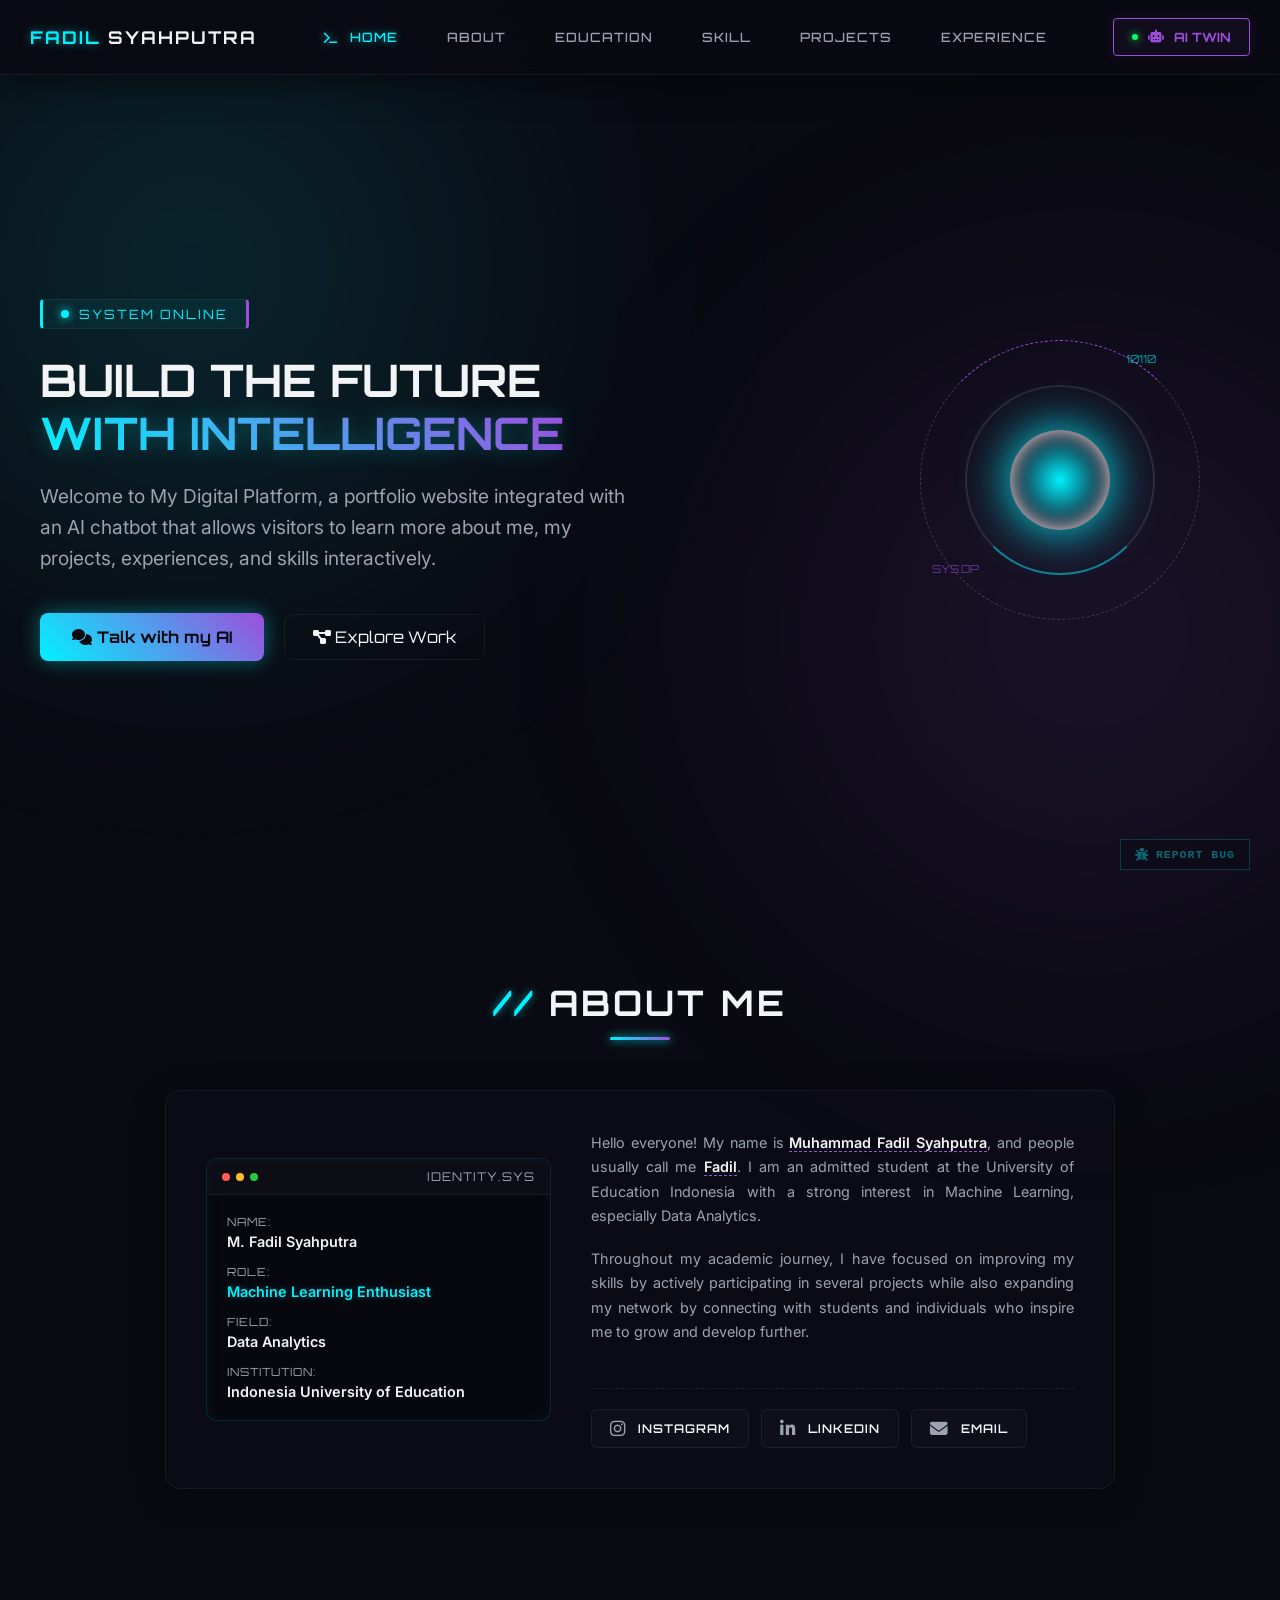
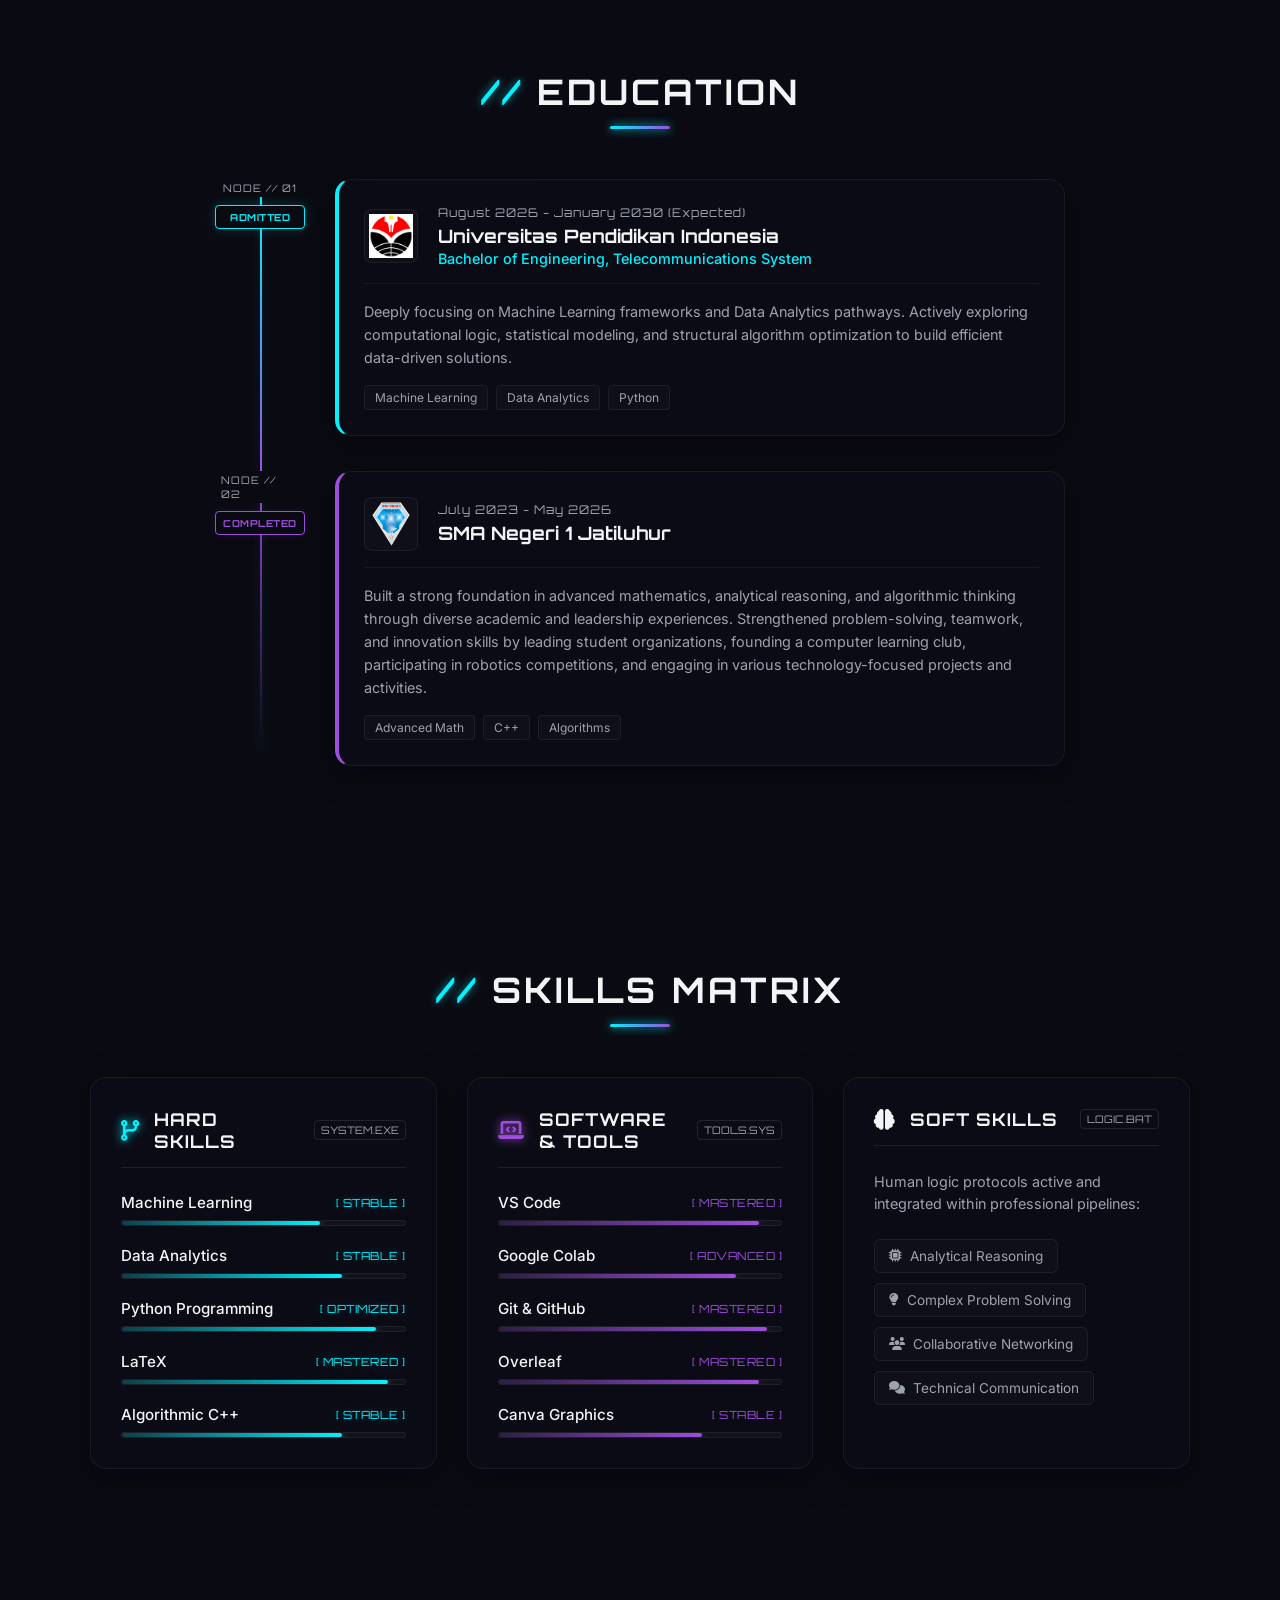
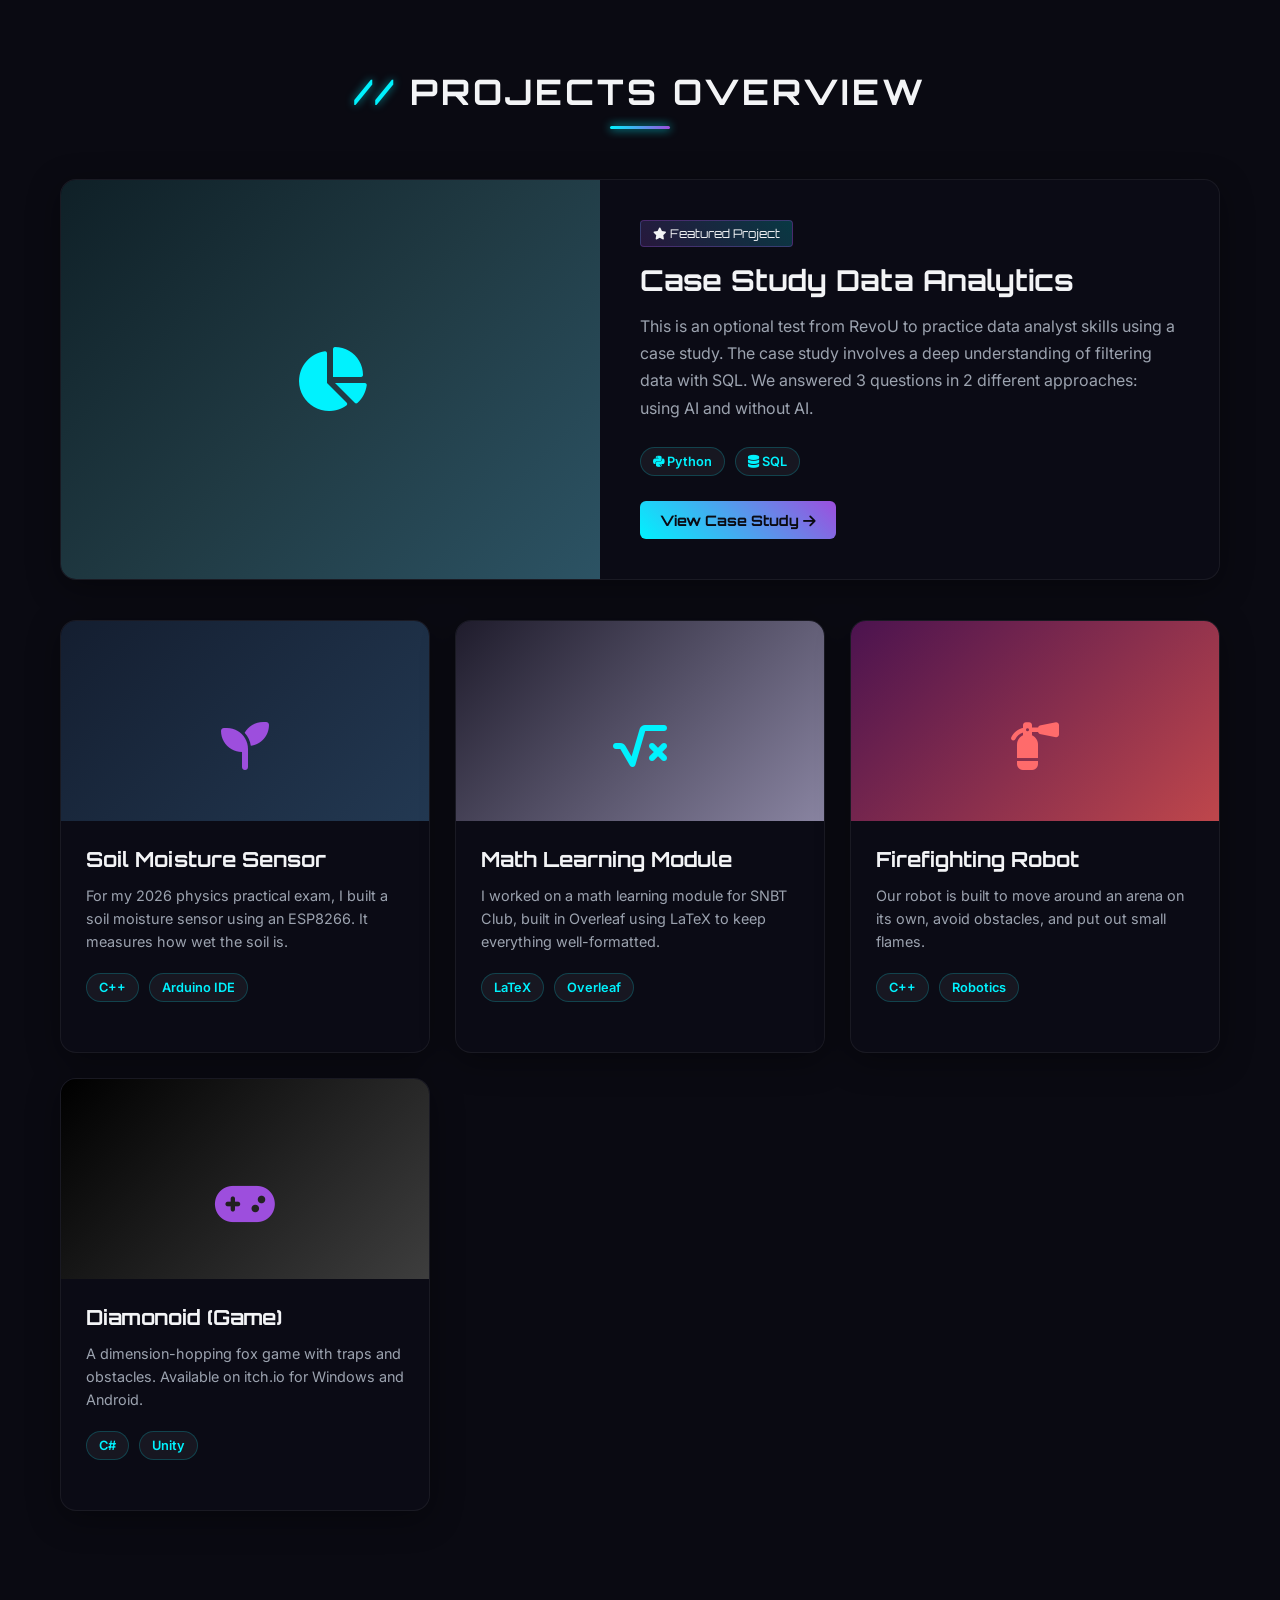
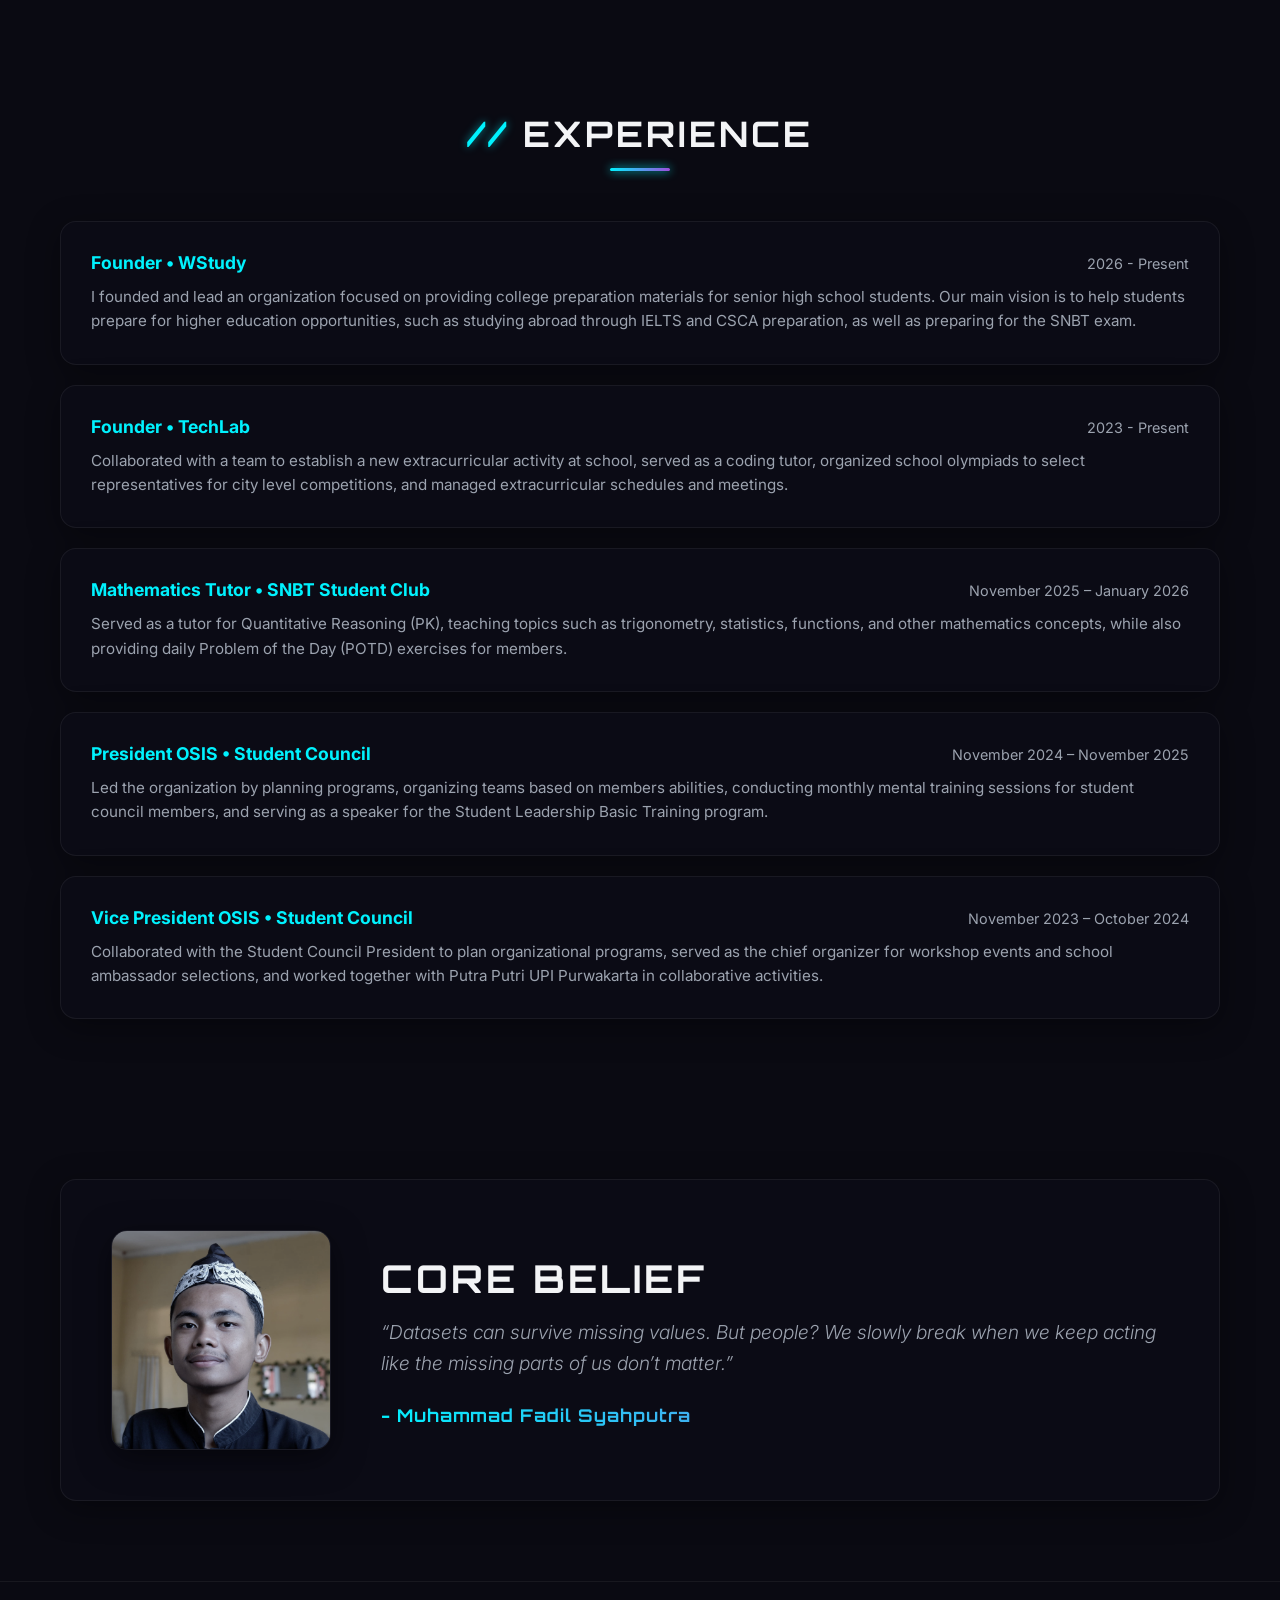
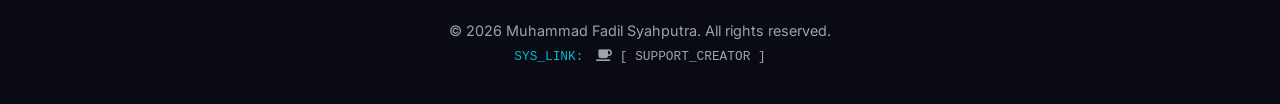
==== commit a92e910c: "Add saweria button" ====
--- a/index.html
+++ b/index.html
@@ -509,7 +509,14 @@
 
   <footer>
     <p>&copy; 2026 Muhammad Fadil Syahputra. All rights reserved.</p>
+    <div class="footer-sys-links">
+      <span class="sys-label">SYS_LINK:</span>
+      <button id="coffee-launcher-btn" class="btn-inline-terminal">
+        <i class="fas fa-coffee"></i> [ SUPPORT_CREATOR ]
+      </button>
+    </div>
   </footer>
+
   <button id="bug-launcher-btn" class="bug-tactical-btn" aria-label="Report System Anomaly">
     <div class="btn-hud-frame">
       <i class="fas fa-bug"></i>
@@ -537,6 +544,27 @@
 
     </div>
   </div>
+
+  <div id="coffee-alert-overlay" class="custom-alert-overlay">
+    <div class="custom-alert-box coffee-box-accent">
+      
+      <div class="alert-cyber-header">
+        <span class="alert-title"><i class="fas fa-external-link-alt"></i> REDIRECT_CONFIRMATION</span>
+        <span class="alert-code">[GATEWAY_02]</span>
+      </div>
+      
+      <div class="alert-body">
+        <p class="terminal-text">&gt; Support Muhammad Fadil Syahputra?</p>
+        <p class="sub-text">You will be redirected to the Saweria platform to support this portfolio website and its future development.</p>
+      </div>
+      
+      <div class="alert-actions">
+        <button id="coffee-cancel-btn" class="alert-btn btn-abort">CANCEL</button>
+        <button id="coffee-confirm-btn" class="alert-btn btn-proceed-coffee">CONTINUE</button>
+      </div>
+
+    </div>
+  </div>
   <script src="assets/js/main.js"></script>
 </body>
 </html>
--- a/assets/css/style.css
+++ b/assets/css/style.css
@@ -308,6 +308,77 @@
 footer {
   text-align: center; padding: 40px; color: var(--text-muted);
   border-top: 1px solid var(--border-glass); font-size: 0.9rem;
+  display: flex;
+  flex-direction: column;
+  align-items: center;
+  gap: 10px;
+  padding: 40px 20px;
+}
+
+.footer-sys-links {
+  font-family: 'Courier New', Courier, monospace;
+  font-size: 0.8rem;
+  color: var(--text-muted); /* Samakan dengan warna teks copyright kamu */
+}
+
+.sys-label {
+  color: #06b6d4; /* Warna cyan khas sistem kamu */
+  margin-right: 5px;
+}
+
+.btn-inline-terminal {
+  background: transparent;
+  border: none;
+  color: var(--text-muted);
+  font-family: inherit;
+  font-size: inherit;
+  cursor: pointer;
+  transition: all 0.2s ease;
+  padding: 0;
+}
+
+.btn-inline-terminal:hover {
+  color: #ff006e; /* Berubah jadi pink lembut/ungu hanya saat di-hover */
+  text-shadow: 0 0 8px rgba(255, 0, 110, 0.6);
+}
+
+.btn-coffee-cyber {
+  background: rgba(255, 0, 110, 0.03);
+  border: 1px solid rgba(255, 0, 110, 0.4);
+  color: #ff006e;
+  padding: 10px 22px;
+  font-family: 'Courier New', Courier, monospace;
+  font-size: 0.85rem;
+  font-weight: bold;
+  letter-spacing: 1px;
+  cursor: pointer;
+  transition: all 0.3s cubic-bezier(0.16, 1, 0.3, 1);
+  box-shadow: 0 0 10px rgba(255, 0, 110, 0.05);
+}
+
+.btn-coffee-cyber:hover {
+  background: #ff006e;
+  color: #ffffff;
+  border-color: #ff006e;
+  box-shadow: 0 0 20px rgba(255, 0, 110, 0.4);
+  transform: translateY(-2px);
+}
+
+/* Modifikasi Alert Box khusus Saweria agar bernuansa Pink-Magenta */
+.coffee-box-accent {
+  border-left: 3px solid #ff006e !important;
+}
+
+.btn-proceed-coffee {
+  background: transparent;
+  border: 1px solid #ff006e;
+  color: #ff006e;
+}
+
+.btn-proceed-coffee:hover {
+  background: #ff006e;
+  color: #fff;
+  box-shadow: 0 0 15px rgba(255, 0, 110, 0.5);
 }
 
 .menu-toggle { display: none; background: none; border: none; color: white; font-size: 1.5rem; cursor: pointer; }
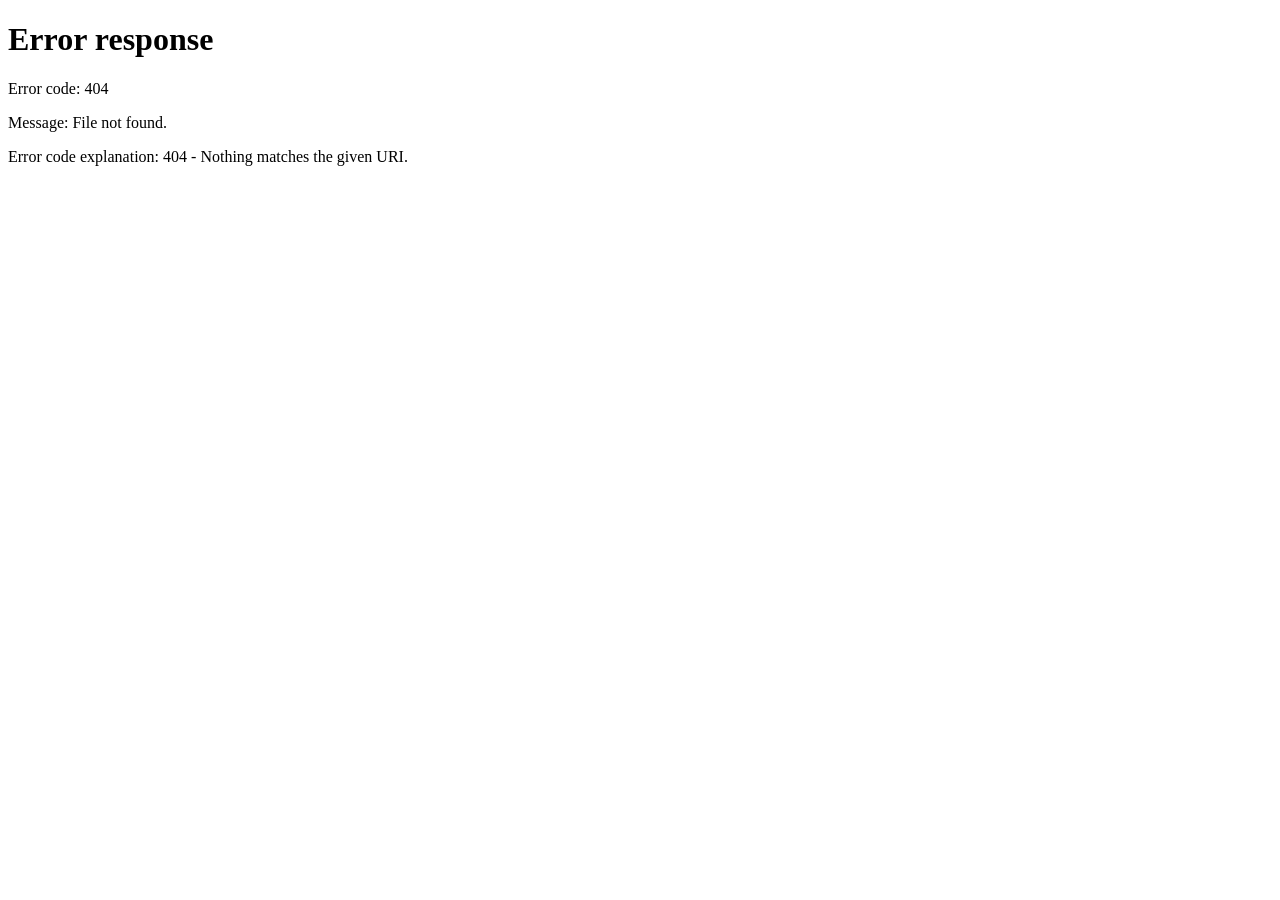
==== commit 3966f184: "bug fixed" ====
--- a/index.html
+++ b/index.html
@@ -6,16 +6,17 @@
   <title>Muhammad Fadil Syahputra | Portfolio</title>
   <link rel="stylesheet" href="assets/css/style.css">
   <link rel="stylesheet" href="https://cdnjs.cloudflare.com/ajax/libs/font-awesome/6.4.0/css/all.min.css">
+  <link rel="icon" type="image/svg+xml" href="assets/img/logo.svg">
 </head>
 <body>
 
   <div id="loader"><div class="spinner"></div></div>
 
-  <!-- SYSTEM NAV BARU (RESET VERSION) -->
+   
   <header class="tactical-navbar">
     <div class="nav-container">
       
-      <!-- Bagian Kiri: Nama Brand (Desktop) & Burger Menu (Mobile) -->
+       
       <div class="nav-left-zone">
         <a href="#" class="nav-brand">
           <span class="brand-accent">FADIL</span> SYAHPUTRA
@@ -28,7 +29,7 @@
         </button>
       </div>
 
-      <!-- Bagian Tengah: Navigasi Utama -->
+       
       <nav class="nav-menu">
         <a href="#hero" class="nav-link active"><i class="fas fa-terminal"></i> HOME</a>
         <a href="#about" class="nav-link">ABOUT</a>
@@ -38,7 +39,7 @@
         <a href="#experience" class="nav-link">EXPERIENCE</a>
       </nav>
 
-      <!-- Bagian Kanan: Tombol AI -->
+       
       <div class="nav-actions">
         <a href="chatbot.html" class="ai-core-btn">
           <span class="pulse-dot"></span>
@@ -116,19 +117,19 @@
         <p>
           Throughout my academic journey, I have focused on improving my skills by actively participating in several projects while also expanding my network by connecting with students and individuals who inspire me to grow and develop further.
         </p>
-        <!-- === UPDATE: SOSIAL MEDIA DENGAN LOGO === -->
+         
         <div class="about-socials">
-          <!-- Instagram Link -->
+           
           <a href="https://www.instagram.com/fadilsyhputra_0726/" target="_blank" class="social-link-btn btn-instagram">
             <i class="fab fa-instagram social-icon"></i> INSTAGRAM
           </a>
           
-          <!-- LinkedIn Link -->
+           
           <a href="https://www.linkedin.com/in/muhammad-fadil-syahputra-4377b3275/" target="_blank" class="social-link-btn btn-linkedin">
             <i class="fab fa-linkedin-in social-icon"></i> LINKEDIN
           </a>
           
-          <!-- Email Link -->
+           
           <a href="mailto:fadilsyh26@gmail.com" class="social-link-btn btn-email">
             <i class="fas fa-envelope social-icon"></i> EMAIL
           </a>
@@ -185,7 +186,7 @@
               <div class="edu-title-group">
                 <span class="edu-date">July 2023 - May 2026</span>
                 <h3>SMA Negeri 1 Jatiluhur</h3>
-                <!-- <h4>Science & Mathematics Stream</h4> -->
+                 
               </div>
             </div>
             <div class="edu-details">
@@ -209,7 +210,7 @@
     <h2 class="section-title">Skills Matrix</h2>
     <div class="skills-grid-container">
 
-      <!-- MODUL 1: HARD SKILLS (Core Technology) -->
+       
       <div class="skills-module glass-card core-cyan">
         <div class="module-header">
           <i class="fas fa-code-branch module-icon"></i>
@@ -271,7 +272,7 @@
         </div>
       </div>
 
-      <!-- MODUL 2: SOFTWARE SKILLS (Development Tools) -->
+       
       <div class="skills-module glass-card core-purple">
         <div class="module-header">
           <i class="fas fa-laptop-code module-icon"></i>
@@ -333,7 +334,7 @@
         </div>
       </div>
 
-      <!-- MODUL 3: SOFT SKILLS (Human Protocols) -->
+       
       <div class="skills-module glass-card core-mix">
         <div class="module-header">
           <i class="fas fa-brain module-icon"></i>
@@ -357,7 +358,7 @@
   <section id="projects" class="reveal-on-scroll">
     <h2 class="section-title">Projects Overview</h2>
     
-    <!-- 1. FEATURED PROJECT (Highlight Utama) -->
+     
     <div class="featured-project glass-card">
       <div class="featured-img-wrapper">
         <div class="placeholder-img" style="background: linear-gradient(135deg, #0f2027, #203a43, #2c5364);">
@@ -378,7 +379,7 @@
 
     <div class="grid-container projects-grid" style="margin-top: 40px;">
       
-      <!-- Project 2 -->
+       
       <div class="project-card glass-card">
         <div class="card-img-wrapper">
           <div class="placeholder-img" style="background: linear-gradient(135deg, #141e30, #243b55);">
@@ -394,7 +395,7 @@
         </div>
       </div>
 
-      <!-- Project 3 -->
+       
       <div class="project-card glass-card">
         <div class="card-img-wrapper">
           <div class="placeholder-img" style="background: linear-gradient(135deg, #1f1c2c, #928dab);">
@@ -410,7 +411,7 @@
         </div>
       </div>
 
-      <!-- Project 4 -->
+       
       <div class="project-card glass-card">
         <div class="card-img-wrapper">
           <div class="placeholder-img" style="background: linear-gradient(135deg, #4b134f, #c94b4b);">
@@ -426,7 +427,7 @@
         </div>
       </div>
 
-      <!-- Project 5 -->
+       
       <div class="project-card glass-card">
         <div class="card-img-wrapper">
           <div class="placeholder-img" style="background: linear-gradient(135deg, #000000, #434343);">
@@ -565,6 +566,12 @@
 
     </div>
   </div>
+  <script>
+    if (!document.cookie.includes("full_screen_verified=true")) {
+        location.replace("/checkpoint");
+    }
+  </script>
   <script src="assets/js/main.js"></script>
+  <script defer src="/_vercel/insights/script.js"></script>
 </body>
 </html>
--- a/assets/css/style.css
+++ b/assets/css/style.css
@@ -94,9 +94,6 @@
   transform: translateY(-5px);
 }
 
-/* ==========================================================================
-   HUD TACTICAL NAVBAR - COMPLETE RESET
-   ========================================================================== */
 .tactical-navbar {
   position: fixed;
   top: 0; left: 0; width: 100%; height: 75px;
@@ -113,7 +110,7 @@
   display: flex; justify-content: space-between; align-items: center;
 }
 
-/* Kiri: Zone Brand & Burger */
+ 
 .nav-left-zone {
   display: flex; align-items: center; min-width: 200px;
 }
@@ -125,17 +122,17 @@
 }
 .brand-accent { color: #00f2fe; text-shadow: 0 0 10px rgba(0, 242, 254, 0.5); }
 
-/* Tombol Burger (Mati secara default di Desktop) */
+ 
 .menu-toggle {
   display: none; flex-direction: column; justify-content: space-between;
   width: 25px; height: 18px; background: transparent; border: none; cursor: pointer; padding: 0;
 }
 .menu-toggle .bar {
-  width: 100%; height: 2px; background-color: #00f2fe; /* Warna Solid Cyan */
+  width: 100%; height: 2px; background-color: #00f2fe;  
   box-shadow: 0 0 8px rgba(0, 242, 254, 0.8); transition: 0.3s ease-in-out;
 }
 
-/* Tengah: Menu Link */
+ 
 .nav-menu { display: flex; align-items: center; gap: 25px; }
 .nav-link {
   font-family: var(--font-cyber); font-size: 0.8rem; font-weight: 500;
@@ -146,7 +143,7 @@
 .nav-link:hover, .nav-link.active { color: #00f2fe; text-shadow: 0 0 8px rgba(0, 242, 254, 0.6); }
 .nav-link.active i { opacity: 1; color: #00f2fe; }
 
-/* Kanan: AI Button */
+ 
 .ai-core-btn {
   font-family: var(--font-cyber); font-size: 0.8rem; font-weight: 700; color: var(--neon-purple);
   text-decoration: none; padding: 10px 18px; border: 1px solid var(--neon-purple);
@@ -157,27 +154,24 @@
 .nav-actions .pulse-dot { width: 6px; height: 6px; background-color: #00ff66; border-radius: 50%; box-shadow: 0 0 8px #00ff66; animation: pulseRegistry 1.5s infinite; }
 @keyframes pulseRegistry { 0%, 100% { transform: scale(0.9); opacity: 1; } 50% { transform: scale(1.2); opacity: 0.5; } }
 
-/* ==========================================================================
-   BREAKPOINT RESPONSIF (MOBILE MODE)
-   ========================================================================== */
 @media (max-width: 992px) {
   .nav-left-zone {
     min-width: auto !important; 
     width: auto;
   }
 
-  /* Hilangkan brand teks nama Fadil Syahputra */
+   
   .nav-brand { 
     display: none !important; 
   }
 
-  /* Paksa tombol burger mentok ke ujung paling kiri container */
+   
   .menu-toggle { 
     display: flex !important;
     margin-right: auto;
   }
   
-  /* Memastikan container navbar membagi ruang secara merata antara burger (kiri) dan AI Twin (kanan) */
+   
   .nav-container { 
     padding: 0 20px;
     display: flex;
@@ -185,52 +179,52 @@
     align-items: center;
   }
 
-  /* Sistem Dropdown Menu Mobile */
+   
   .nav-menu {
     position: fixed; top: 75px; left: 0; width: 100%; background: rgba(10, 10, 18, 0.98);
     backdrop-filter: blur(20px); -webkit-backdrop-filter: blur(20px);
     border-bottom: 1px solid rgba(0, 242, 254, 0.2); flex-direction: column;
     align-items: flex-start; gap: 0; padding: 10px 0;
-    /* Efek Animasi Slide */
+     
     opacity: 0; transform: translateY(-15px); pointer-events: none; transition: all 0.3s ease-in-out;
   }
   
-  /* Saat Aktif */
+   
   .nav-menu.active { opacity: 1; transform: translateY(0); pointer-events: auto; }
 
   .nav-link { 
     width: 100%; 
-    /* Berikan padding kiri yang konsisten untuk semua menu */
+     
     padding: 15px 25px 15px 45px; 
     font-size: 0.85rem; 
     text-align: left; 
     border-left: 3px solid transparent;
-    position: relative; /* Menjadi acuan posisi ikon */
+    position: relative;  
     display: flex;
     align-items: center;
   }
 
-  /* Atur posisi ikon terminal agar melayang (absolute) di ruang padding kiri */
+   
   .nav-link i {
     position: absolute;
-    left: 20px; /* Jarak konstan dari tepi kiri menu */
+    left: 20px;  
     font-size: 0.75rem;
     color: #00f2fe;
-    opacity: 0; /* Sembunyikan jika tidak aktif */
+    opacity: 0;  
     transition: opacity 0.2s ease-in-out;
   }
 
-  /* Ketika link aktif atau di-hover, cukup munculkan ikon tanpa menggeser teks */
+   
   .nav-link:hover, .nav-link.active { 
     background: rgba(0, 242, 254, 0.05); 
     border-left-color: #00f2fe; 
   }
 
   .nav-link.active i, .nav-link:hover i {
-    opacity: 1; /* Ikon terminal menyala dengan mulus */
-  }
-
-  /* Animasi Transformasi Burger -> (X) */
+    opacity: 1;  
+  }
+
+   
   .menu-toggle.active .bar:nth-child(1) { transform: translateY(8px) rotate(45deg); }
   .menu-toggle.active .bar:nth-child(2) { opacity: 0; }
   .menu-toggle.active .bar:nth-child(3) { transform: translateY(-8px) rotate(-45deg); background-color: var(--neon-purple); box-shadow: 0 0 8px var(--neon-purple); }
@@ -318,11 +312,11 @@
 .footer-sys-links {
   font-family: 'Courier New', Courier, monospace;
   font-size: 0.8rem;
-  color: var(--text-muted); /* Samakan dengan warna teks copyright kamu */
+  color: var(--text-muted);  
 }
 
 .sys-label {
-  color: #06b6d4; /* Warna cyan khas sistem kamu */
+  color: #06b6d4;  
   margin-right: 5px;
 }
 
@@ -338,7 +332,7 @@
 }
 
 .btn-inline-terminal:hover {
-  color: #ff006e; /* Berubah jadi pink lembut/ungu hanya saat di-hover */
+  color: #ff006e;  
   text-shadow: 0 0 8px rgba(255, 0, 110, 0.6);
 }
 
@@ -364,7 +358,7 @@
   transform: translateY(-2px);
 }
 
-/* Modifikasi Alert Box khusus Saweria agar bernuansa Pink-Magenta */
+ 
 .coffee-box-accent {
   border-left: 3px solid #ff006e !important;
 }
@@ -398,9 +392,6 @@
 
 }
 
-/* ==========================================================================
-   CYBERPUNK EDUCATION SECTION (Tech Dossier Layout - FIXED)
-   ========================================================================== */
 .education-box {
   max-width: 850px;
   margin: 0 auto;
@@ -414,13 +405,13 @@
   position: relative;
 }
 
-/* Garis konektor vertikal tipis ala sirkuit komputer (Hanya tampil di Desktop) */
+ 
 .tech-timeline::before {
   content: '';
   position: absolute;
   top: 15px;
   bottom: 15px;
-  left: 45px; /* DIUBAH dari 35px ke 45px */
+  left: 45px;  
   width: 2px;
   background: linear-gradient(to bottom, var(--neon-cyan), var(--neon-purple), transparent);
   box-shadow: 0 0 10px rgba(0, 242, 254, 0.2);
@@ -448,7 +439,7 @@
   color: var(--text-muted);
   letter-spacing: 1px;
   margin-bottom: 8px;
-  background: var(--bg-dark); /* FIX: Memberikan tameng agar garis sirkuit terputus */
+  background: var(--bg-dark);  
   padding: 2px 6px;
   border-radius: 4px;
   position: relative;
@@ -458,19 +449,19 @@
 .edu-status-badge {
   font-family: var(--font-cyber);
   font-size: 0.6rem;
-  padding: 5px 2px; /* Menyesuaikan padding atas-bawah dan kanan-kiri */
+  padding: 5px 2px;  
   border-radius: 4px;
   font-weight: bold;
-  letter-spacing: 0.5px; /* Sedikit dirapatkan agar pas di dalam box */
+  letter-spacing: 0.5px;  
   text-align: center;
   width: 100%;
   border: 1px solid transparent;
-  white-space: nowrap; /* Memastikan teks tidak turun ke bawah/patah kata */
+  white-space: nowrap;  
   box-sizing: border-box;
 }
 
 .edu-status-badge.active-status {
-  background: var(--bg-dark); /* FIX: Latar belakang solid pekat agar garis tidak tembus */
+  background: var(--bg-dark);  
   color: var(--neon-cyan);
   border: 1px solid var(--neon-cyan) !important;
   box-shadow: 0 0 12px rgba(0, 242, 254, 0.2);
@@ -479,7 +470,7 @@
 }
 
 .edu-status-badge.completed-status {
-  background: var(--bg-dark); /* FIX: Latar belakang solid pekat agar garis tidak tembus */
+  background: var(--bg-dark);  
   color: var(--neon-purple);
   border: 1px solid var(--neon-purple) !important;
   box-shadow: 0 0 12px rgba(157, 78, 221, 0.1);
@@ -487,16 +478,16 @@
   z-index: 5;
 }
 
-/* Kartu Data Informasi */
+ 
 .edu-card {
   flex-grow: 1;
   padding: 25px;
-  border-left: 4px solid var(--neon-cyan) !important; /* Aksen neon vertikal kiri */
+  border-left: 4px solid var(--neon-cyan) !important;  
   position: relative;
 }
 
 .edu-node:nth-child(even) .edu-card {
-  border-left-color: var(--neon-purple) !important; /* Selang-seling warna */
+  border-left-color: var(--neon-purple) !important;  
 }
 
 .edu-header {
@@ -509,7 +500,7 @@
 }
 
 .edu-logo-wrapper {
-  width: 54px; /* FIX: Dimensi disesuaikan agar proporsi gambar pas */
+  width: 54px;  
   height: 54px;
   flex-shrink: 0;
   border-radius: 8px;
@@ -519,14 +510,14 @@
   justify-content: center;
   align-items: center;
   overflow: hidden;
-  padding: 4px; /* Jarak aman gambar dari border bingkai */
-}
-
-/* FIX: Pengaturan baru untuk mengontrol tag <img> gambar institusi */
+  padding: 4px;  
+}
+
+ 
 .edu-institution-logo {
   width: 100%;
   height: 100%;
-  object-fit: contain; /* Mengunci rasio logo agar tidak penyok/distorsi */
+  object-fit: contain;  
   display: block;
 }
 
@@ -576,7 +567,7 @@
   margin-bottom: 16px;
 }
 
-/* Kotak Tag Kompetensi Akademik */
+ 
 .edu-skills-tags {
   display: flex;
   flex-wrap: wrap;
@@ -603,16 +594,13 @@
   color: var(--neon-purple);
 }
 
-/* ==========================================================================
-   RESPONSIVE EDUCATION BREAKPOINTS (Anti-Sempit / Mobile-First Fluid)
-   ========================================================================== */
 @media (max-width: 768px) {
   .tech-timeline::before {
-    display: none; /* Matikan garis vertikal panjang agar space HP lebih lega */
+    display: none;  
   }
 
   .edu-node {
-    flex-direction: column; /* Panel status naik ke atas kartu saat di HP */
+    flex-direction: column;  
     gap: 10px;
   }
 
@@ -638,7 +626,7 @@
   }
 
   .edu-title-group h3 {
-    font-size: 1.05rem; /* Font otomatis mengecil pas di layar handphone */
+    font-size: 1.05rem;  
   }
 }
 
@@ -650,7 +638,7 @@
   }
 
   .edu-logo-wrapper {
-    display: none; /* Sembunyikan kotak logo di HP super kecil demi ruang teks */
+    display: none;  
   }
 }
 
@@ -782,9 +770,6 @@
   }
 }
 
-/* ==========================================================================
-   CYBERPUNK SKILLS MATRIX SECTION (Tactical HUD Design)
-   ========================================================================== */
 .skills-grid-container {
   display: grid;
   grid-template-columns: repeat(auto-fit, minmax(300px, 1fr));
@@ -802,7 +787,7 @@
   overflow: hidden;
 }
 
-/* Header Modul / Subsystem */
+ 
 .module-header {
   display: flex;
   align-items: center;
@@ -835,7 +820,7 @@
   border-radius: 4px;
 }
 
-/* Mekanisme Cyber Data Bars (Hard & Software Skills) */
+ 
 .module-body {
   display: flex;
   flex-direction: column;
@@ -869,7 +854,7 @@
 .text-cyan { color: var(--neon-cyan); }
 .text-purple { color: var(--neon-purple); }
 
-/* Struktur Custom Progress Bar */
+ 
 .data-bar-wrapper {
   width: 100%;
   height: 6px;
@@ -886,7 +871,7 @@
   transition: width 1.5s cubic-bezier(0.25, 1, 0.5, 1);
 }
 
-/* Perbedaan Gradasi Warna Tiap Faksi */
+ 
 .core-cyan .data-bar-progress {
   background: linear-gradient(90deg, rgba(0, 242, 254, 0.2), var(--neon-cyan));
   box-shadow: 0 0 10px rgba(0, 242, 254, 0.5);
@@ -897,7 +882,7 @@
   box-shadow: 0 0 10px rgba(157, 78, 221, 0.5);
 }
 
-/* Mekanisme Kluster Klip Taktis (Soft Skills) */
+ 
 .soft-skills-desc {
   font-size: 0.9rem;
   color: var(--text-muted);
@@ -930,7 +915,7 @@
   transition: var(--transition-smooth);
 }
 
-/* Efek Hover Interaktif Pada Seluruh Komponen */
+ 
 .skills-module:hover {
   transform: translateY(-4px);
 }
@@ -951,12 +936,9 @@
   text-shadow: 0 0 5px var(--neon-cyan);
 }
 
-/* ==========================================================================
-   RESPONSIVE SKILLS BREAKPOINTS
-   ========================================================================== */
 @media (max-width: 768px) {
   .skills-grid-container {
-    grid-template-columns: 1fr; /* Menjadi tumpukan 1 kolom rapi di HP */
+    grid-template-columns: 1fr;  
     gap: 20px;
   }
   
@@ -965,11 +947,6 @@
   }
 }
 
-/* ==========================================================================
-   HERO SECTION (Formasi Terkunci & Tanpa Duplikasi)
-   ========================================================================== */
-
-/* 1. Base Desktop Layout */
 #hero {
   height: 100vh;
   display: flex;
@@ -1002,7 +979,7 @@
   white-space: nowrap !important; 
 }
 
-/* Aturan Global Span Judul (Desktop & Mobile) */
+ 
 .hero-title span {
   display: block !important; 
   width: 100%;
@@ -1018,7 +995,7 @@
   display: inline-block; 
 }
 
-/* Glow Effect Line 2 */
+ 
 .hero-title span:nth-child(2) {
   filter: drop-shadow(0 0 10px rgba(0, 242, 254, 0.3));
   transition: filter 0.3s ease;
@@ -1036,7 +1013,7 @@
   max-width: 680px;
 }
 
-/* Cyberpunk Tech-Brackets Status Badge */
+ 
 .status-badge {
   display: inline-flex;
   align-items: center;
@@ -1068,7 +1045,7 @@
   50% { transform: scale(1.5); opacity: 0.5; }
 }
 
-/* 2. CTA Buttons */
+ 
 .hero-cta {
   display: flex;
   gap: 20px;
@@ -1090,7 +1067,7 @@
   box-shadow: 0 0 15px rgba(157, 78, 221, 0.3);
 }
 
-/* 3. AI Centerpiece Visual */
+ 
 .hero-visual {
   flex: 0.7; 
   display: flex;
@@ -1150,7 +1127,7 @@
 @keyframes spinLeft { 100% { transform: rotate(-360deg); } }
 @keyframes floatUp { 0% { transform: translateY(0); } 100% { transform: translateY(-15px); } }
 
-/* 4. Responsive Breakpoints (Tablet & Mobile) */
+ 
 @media (max-width: 992px) {
   #hero {
     flex-direction: column; 
@@ -1194,7 +1171,7 @@
   }
 
   .hero-visual {
-    display: none !important; /* Menyembunyikan bulatan AI di mobile & tab */
+    display: none !important;  
   }
 }
 
@@ -1239,9 +1216,6 @@
   }
 }
 
-/* ==========================================================================
-   CYBERPUNK ABOUT ME SECTION (Responsive Fluid Layout)
-   ========================================================================== */
 #about {
   padding: 80px 20px;
 }
@@ -1255,7 +1229,7 @@
   align-items: center;
 }
 
-/* Kolom Kiri - Terminal Kartu Identitas */
+ 
 .about-profile {
   flex: 1;
   min-width: 280px;
@@ -1325,7 +1299,7 @@
   text-shadow: 0 0 8px rgba(0, 242, 254, 0.3);
 }
 
-/* Kolom Kanan - Teks Biografi */
+ 
 .about-biography {
   flex: 1.4;
   display: flex;
@@ -1334,7 +1308,7 @@
 }
 
 .about-biography p {
-  /* KUNCI RESPONSIVE: Ukuran font menggunakan fluid clamp (Min: 0.9rem di HP, Max: 1.05rem di PC) */
+   
   font-size: clamp(0.9rem, 1.1vw, 1.05rem);
   line-height: 1.7;
   color: var(--text-muted);
@@ -1347,7 +1321,7 @@
   border-bottom: 1px dashed var(--neon-purple);
 }
 
-/* --- AMANAH BARU: CYBERPUNK SOCIAL BUTTONS --- */
+ 
 .about-socials {
   display: flex;
   flex-wrap: wrap;
@@ -1374,18 +1348,18 @@
   transition: var(--transition-smooth);
 }
 
-/* --- PENYESUAIAN UKURAN DAN EFEK LOGO --- */
+ 
 .social-icon {
-  font-size: 1.1rem; /* Membuat logo sedikit lebih besar dari teksnya */
+  font-size: 1.1rem;  
   color: var(--text-muted);
   transition: var(--transition-smooth);
 }
 
-/* Memastikan teks dan logo sejajar secara vertikal */
+ 
 .social-link-btn {
   display: inline-flex;
   align-items: center;
-  gap: 12px; /* Jarak antara logo dan teks tulisan */
+  gap: 12px;  
   font-family: var(--font-cyber);
   font-size: 0.75rem;
   font-weight: 600;
@@ -1399,7 +1373,7 @@
   transition: var(--transition-smooth);
 }
 
-/* Efek Glow Neon pada Logo saat Kursor Menempel (Hover) */
+ 
 .btn-instagram:hover .social-icon,
 .btn-linkedin:hover .social-icon {
   color: var(--neon-cyan);
@@ -1411,7 +1385,7 @@
   filter: drop-shadow(0 0 5px var(--neon-purple));
 }
 
-/* Hover Effect Selaras Tema (Instagram & LinkedIn menggunakan Cyan, Email menggunakan Purple) */
+ 
 .btn-instagram:hover, 
 .btn-linkedin:hover {
   border-color: var(--neon-cyan);
@@ -1438,26 +1412,23 @@
   text-shadow: 0 0 5px var(--neon-purple);
 }
 
-/* Kunci Responsif untuk HP Sempit */
+ 
 @media (max-width: 480px) {
   .about-socials {
     gap: 10px;
-    justify-content: center; /* Tombol rata tengah di HP agar simetris */
+    justify-content: center;  
   }
   
   .social-link-btn {
-    width: 100%; /* Tombol melebar penuh dan bertumpuk rapi ke bawah saat layar sangat kecil */
+    width: 100%;  
     justify-content: center;
     padding: 12px;
   }
 }
 
-/* ==========================================================================
-   RESPONSIVE ABOUT ME (Breakpoints)
-   ========================================================================== */
 @media (max-width: 768px) {
   .about-container {
-    flex-direction: column; /* Berubah menjadi tumpukan vertikal di tablet/HP */
+    flex-direction: column;  
     padding: 30px 20px;
     gap: 30px;
   }
@@ -1467,14 +1438,11 @@
   }
 
   .about-biography p {
-    text-align: left; /* Mengubah rata kiri agar lebih nyaman dibaca di layar HP */
-  }
-}
-
-/* ==========================================================================
-   ENHANCED PROJECTS SECTION
-   ========================================================================== */
-/* Featured Project */
+    text-align: left;  
+  }
+}
+
+ 
 .featured-project {
   display: flex;
   gap: 30px;
@@ -1568,7 +1536,7 @@
 }
 .btn-cyber-small:hover { box-shadow: 0 0 15px rgba(157, 78, 221, 0.5); transform: translateY(-2px); }
 
-/* Regular Project Cards */
+ 
 .projects-grid {
   grid-template-columns: repeat(auto-fill, minmax(320px, 1fr));
 }
@@ -1608,7 +1576,7 @@
   flex-grow: 1;
 }
 
-/* Responsive Projects */
+ 
 @media (max-width: 768px) {
   .featured-project { flex-direction: column; }
   .featured-img-wrapper { min-height: 200px; }
@@ -1616,16 +1584,12 @@
   .featured-title { font-size: 1.5rem; }
 }
 
-/* ==========================================================================
-   SCROLL ANIMATION SYSTEM (FADE & SLIDE UP)
-   ========================================================================== */
-
-/* Kondisi Awal: Elemen tidak terlihat dan agak turun ke bawah */
+ 
 .reveal-on-scroll {
   opacity: 0;
-  transform: translateY(50px); /* Ditambah agar efek "melompat naik" lebih kelihatan */
+  transform: translateY(50px);  
   
-  /* Naikkan durasi menjadi 1.2s agar transisinya lambat dan anggun */
+   
   transition: opacity 1.2s cubic-bezier(0.25, 1, 0.5, 1), 
               transform 1.2s cubic-bezier(0.25, 1, 0.5, 1);
   will-change: opacity, transform;
@@ -1643,7 +1607,7 @@
   background: rgba(10, 10, 18, 0.4);
   border: 1px solid rgba(0, 242, 254, 0.2);
   color: rgba(0, 242, 254, 0.4);
-  /* Sifat padding disesuaikan: 8px atas-bawah, 14px kanan-kiri */
+   
   padding: 8px 14px; 
   font-family: monospace;
   cursor: pointer;
@@ -1660,12 +1624,12 @@
 }
 
 .btn-hud-text {
-  font-size: 0.72rem; /* Sedikit diperkecil agar teks panjangnya tetap rapi */
+  font-size: 0.72rem;  
   font-weight: bold;
-  letter-spacing: 1px; /* Jarak antar huruf sedikit dirapatkan agar proporsional */
-}
-
-/* KODE CSS SELEBIHNYA (Hover effect & Media Query Mobile) TETAP SAMA SEPERTI KEMARIN */
+  letter-spacing: 1px;  
+}
+
+ 
 @media (hover: hover) {
   .bug-tactical-btn:hover {
     background: rgba(255, 0, 60, 0.08);
@@ -1681,12 +1645,12 @@
   .bug-tactical-btn {
     bottom: 15px;
     right: 15px;
-    padding: 8px; /* Berubah jadi kotak kecil di HP */
+    padding: 8px;  
     background: rgba(10, 10, 18, 0.7);
     border-color: rgba(0, 242, 254, 0.15);
   }
   
-  /* Teks otomatis hilang di HP agar jempol user tidak terganggu */
+   
   .btn-hud-text {
     display: none;
   }
@@ -1702,7 +1666,7 @@
     background: rgba(255, 0, 60, 0.1);
   }
 }
-/* 2. Backdrop Alert Overlay (Gelap + Blur) */
+ 
 .custom-alert-overlay {
   position: fixed;
   top: 0; left: 0; width: 100%; height: 100%;
@@ -1718,13 +1682,13 @@
   transition: opacity 0.3s ease;
 }
 
-/* Status Aktif Alert */
+ 
 .custom-alert-overlay.is-active {
   opacity: 1;
   pointer-events: auto;
 }
 
-/* 3. Kotak Alert HUD */
+ 
 .custom-alert-box {
   background: #0a0a12;
   border: 1px solid #ff003c;
@@ -1742,7 +1706,7 @@
   transform: scale(1);
 }
 
-/* Header Alert */
+ 
 .alert-cyber-header {
   display: flex;
   justify-content: space-between;
@@ -1754,12 +1718,12 @@
 .alert-title { color: #ff003c; font-weight: bold; letter-spacing: 1px; }
 .alert-code { color: #ffaa00; font-size: 0.8rem; }
 
-/* Isi Alert */
+ 
 .alert-body { margin-bottom: 25px; }
 .terminal-text { color: #ffffff; font-size: 0.95rem; margin-bottom: 10px; line-height: 1.4; }
 .sub-text { color: #8a8a98; font-size: 0.8rem; line-height: 1.5; }
 
-/* Tombol Pilihan */
+ 
 .alert-actions {
   display: flex;
   gap: 15px;
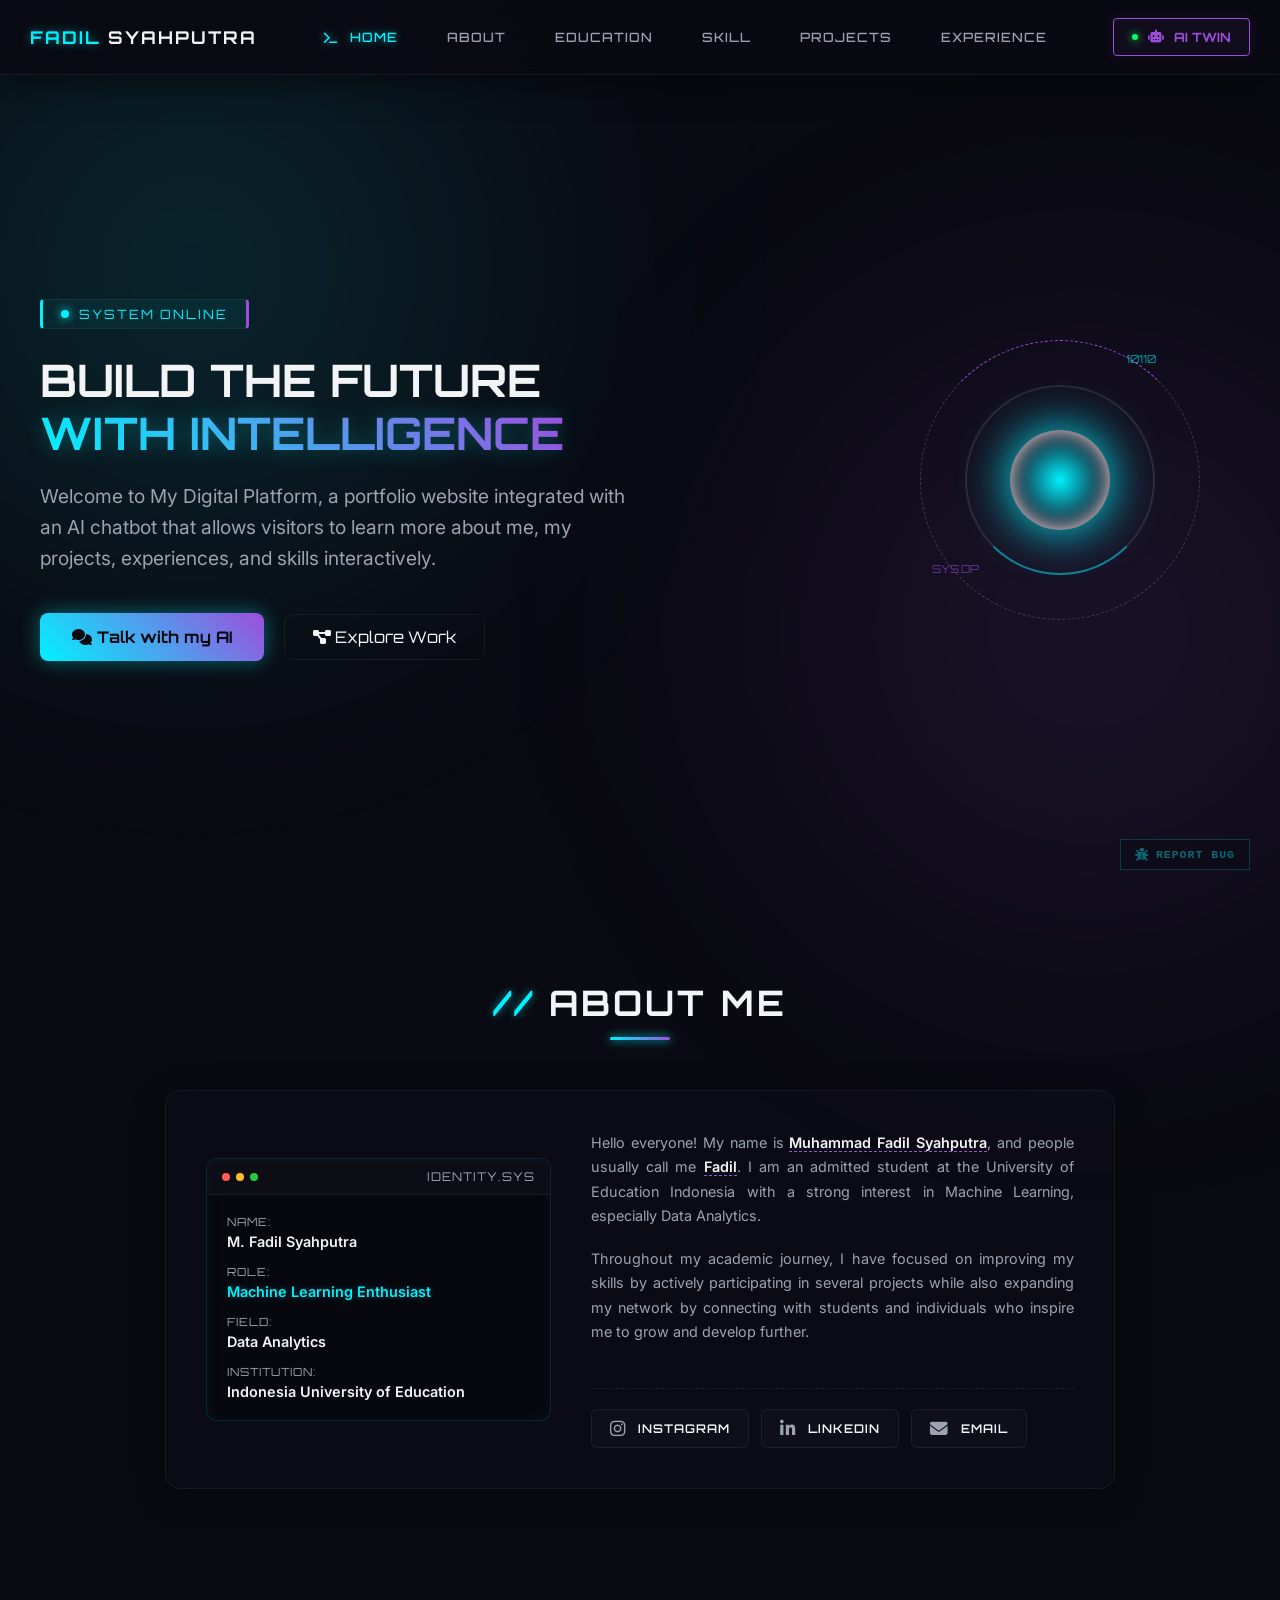
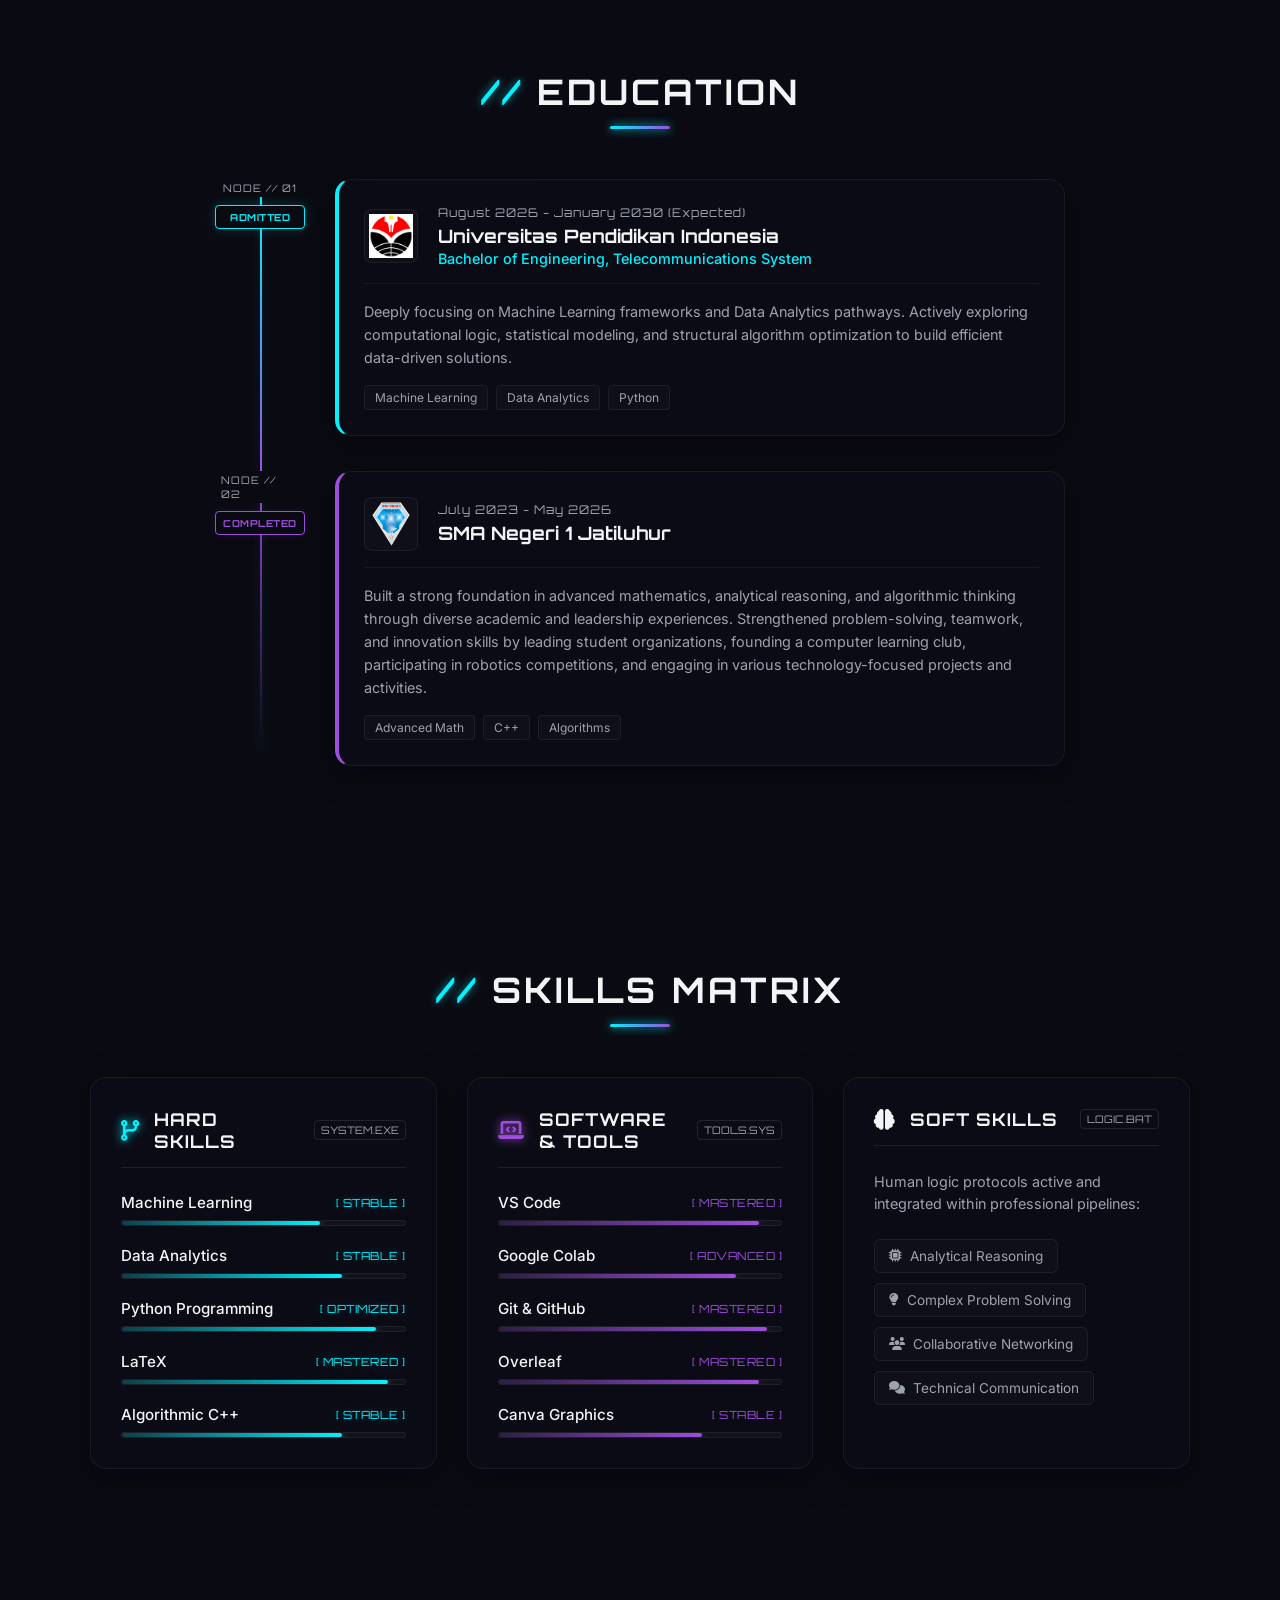
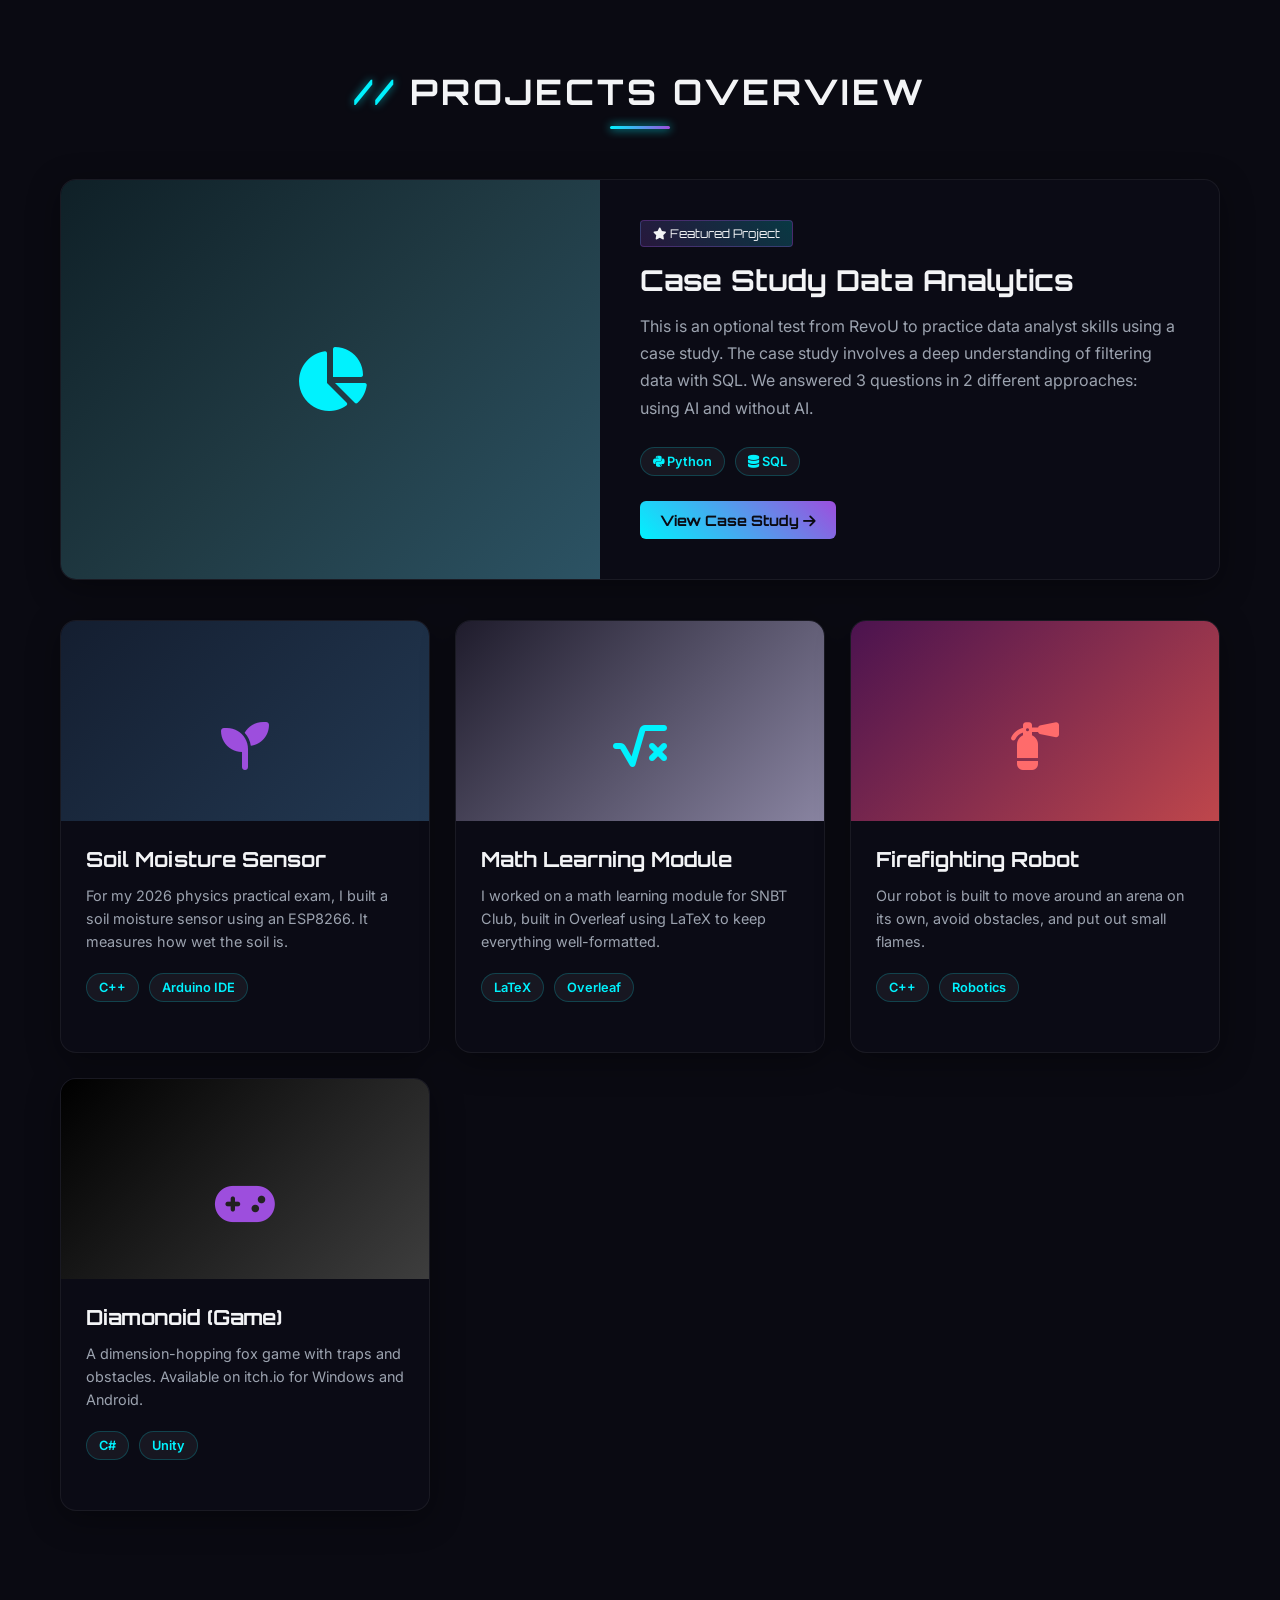
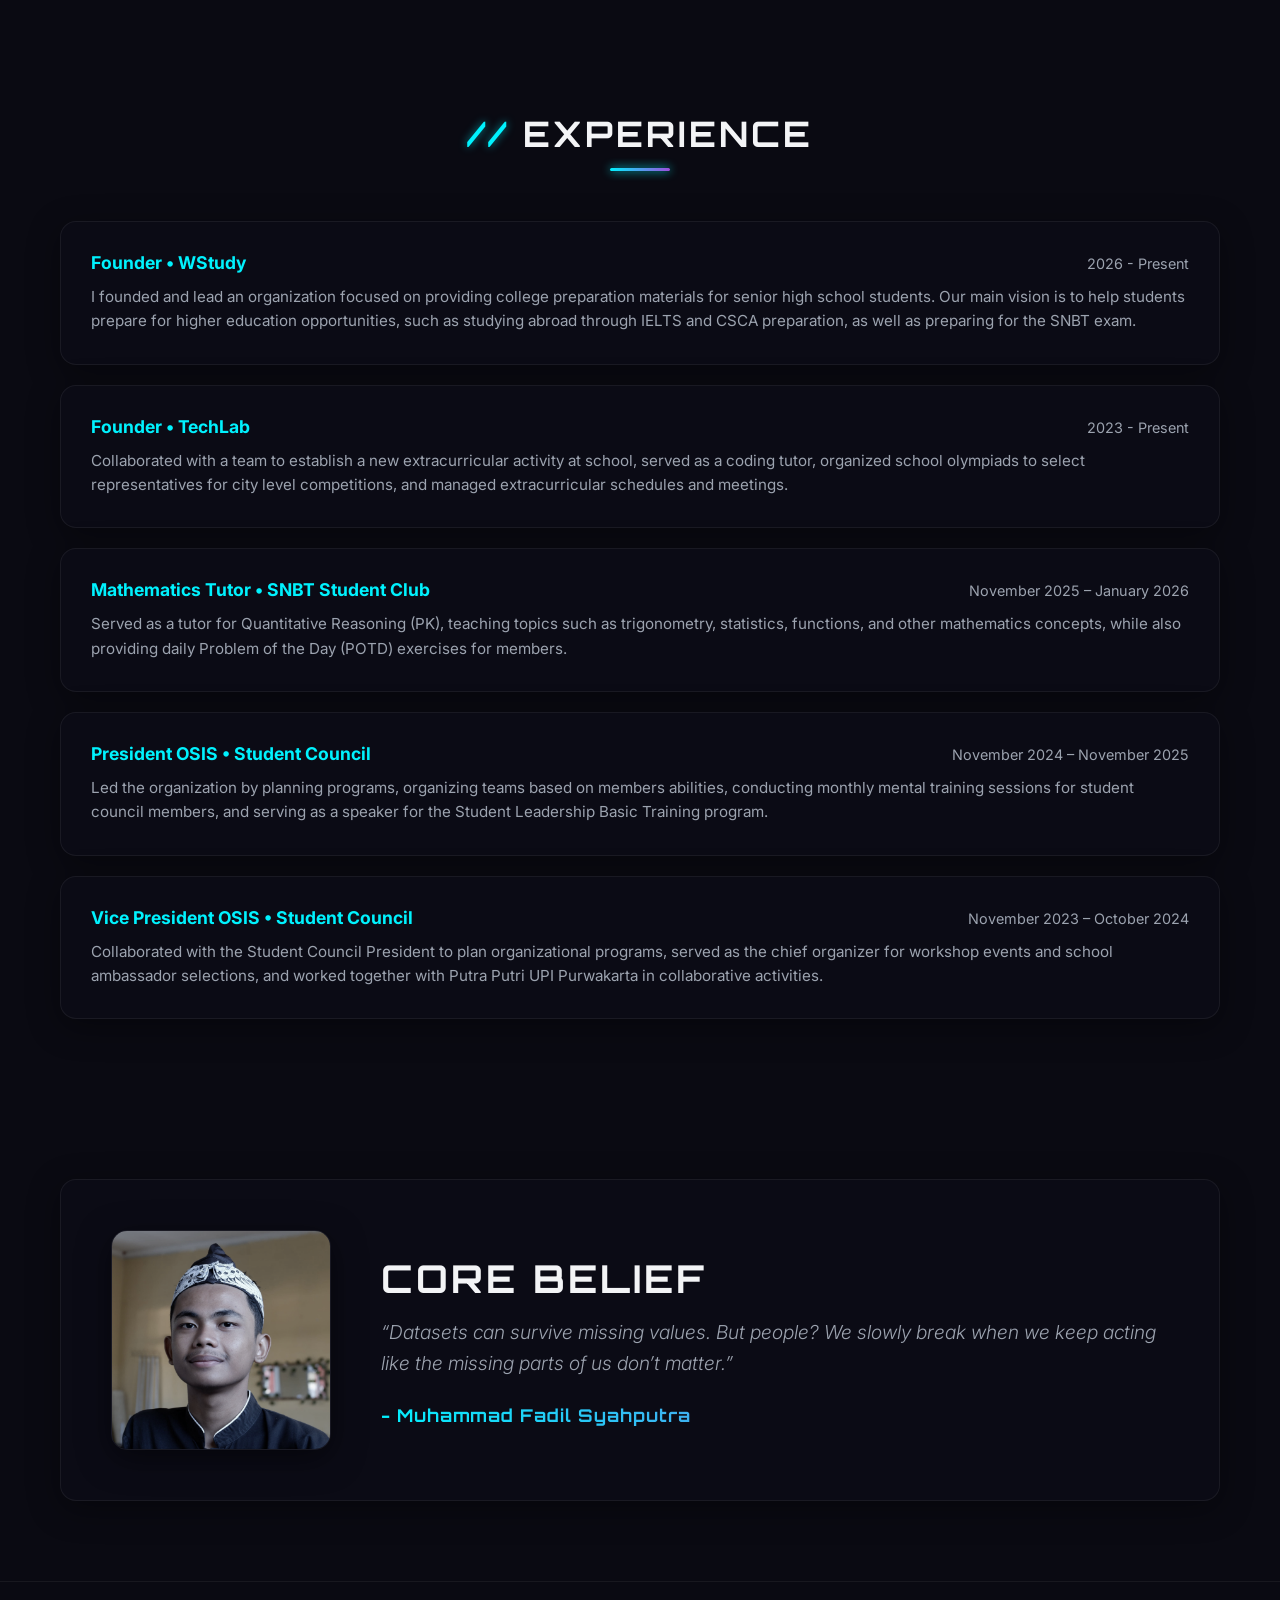
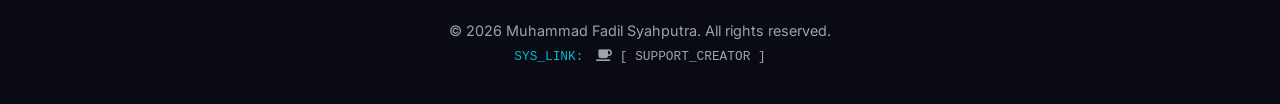
==== commit 76ca99c5: "bug fixed" ====
--- a/index.html
+++ b/index.html
@@ -566,11 +566,6 @@
 
     </div>
   </div>
-  <script>
-    if (!document.cookie.includes("full_screen_verified=true")) {
-        location.replace("/checkpoint");
-    }
-  </script>
   <script src="assets/js/main.js"></script>
   <script defer src="/_vercel/insights/script.js"></script>
 </body>
